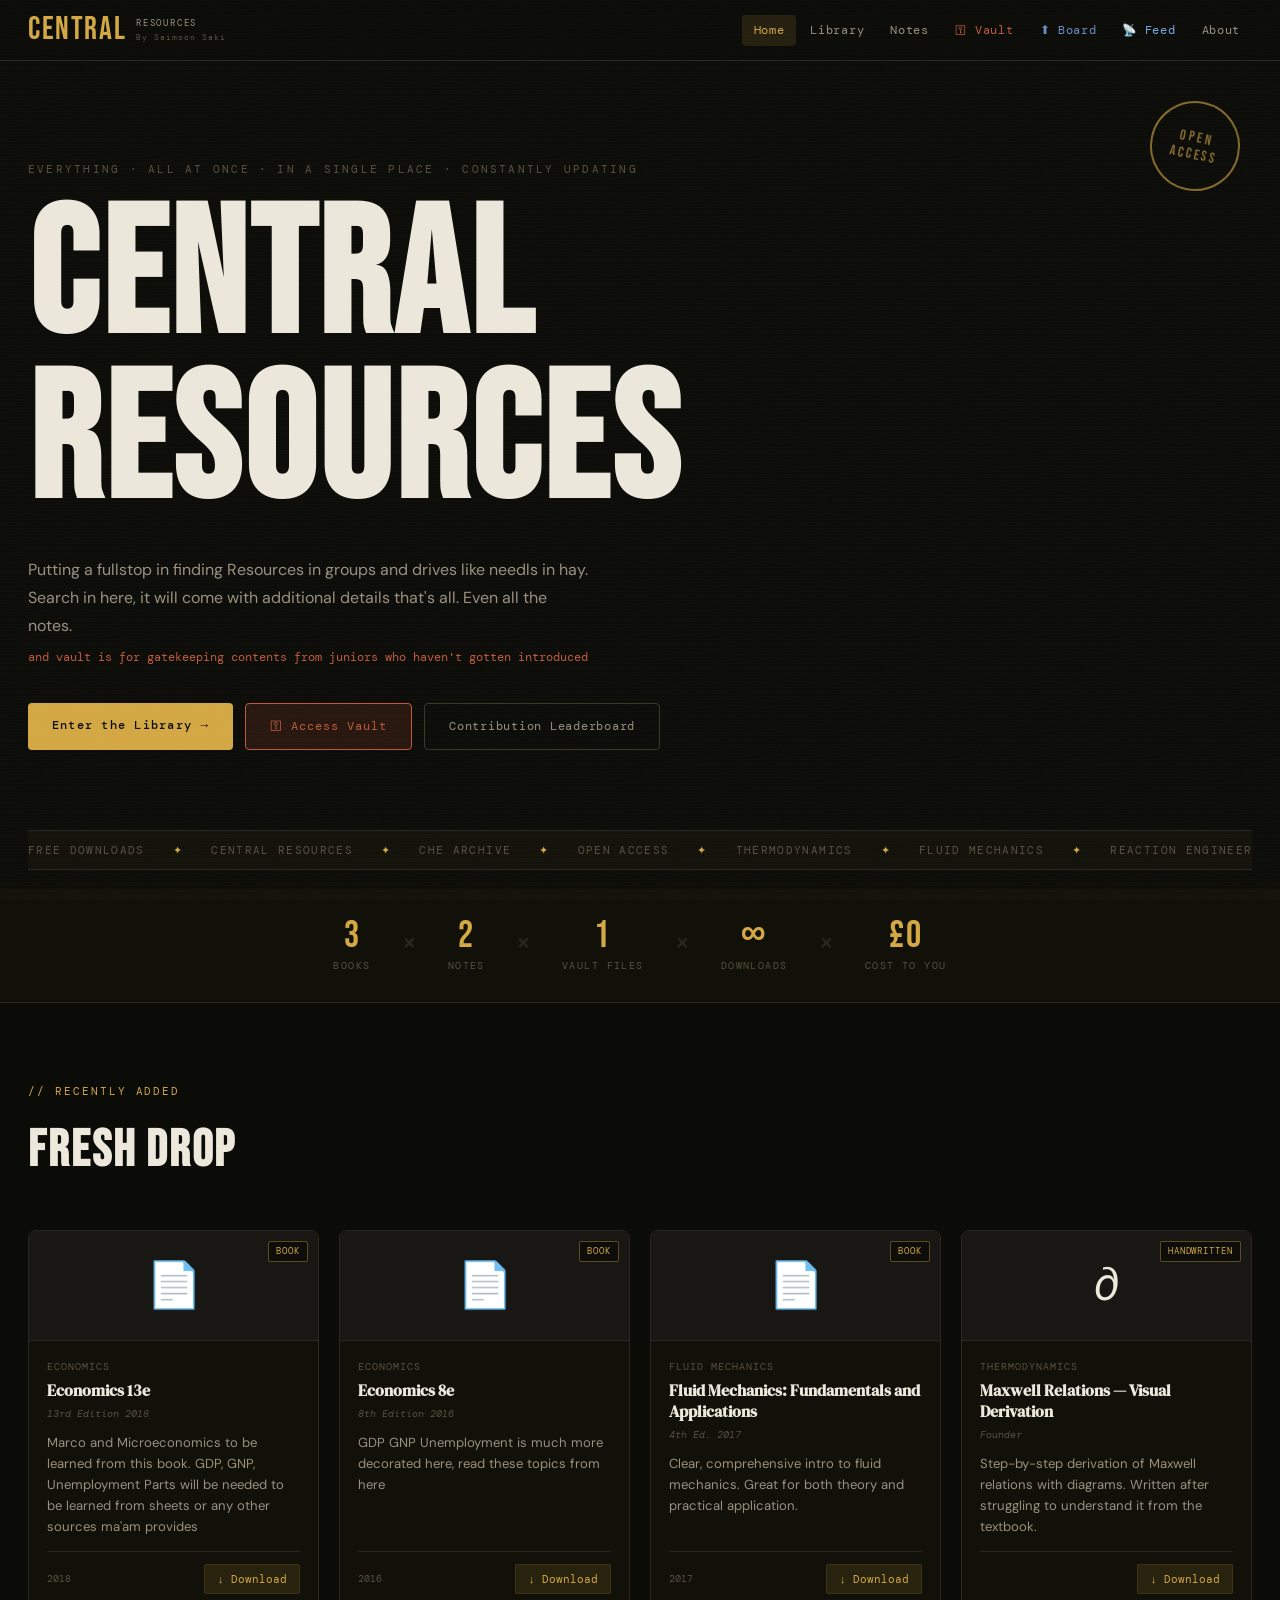
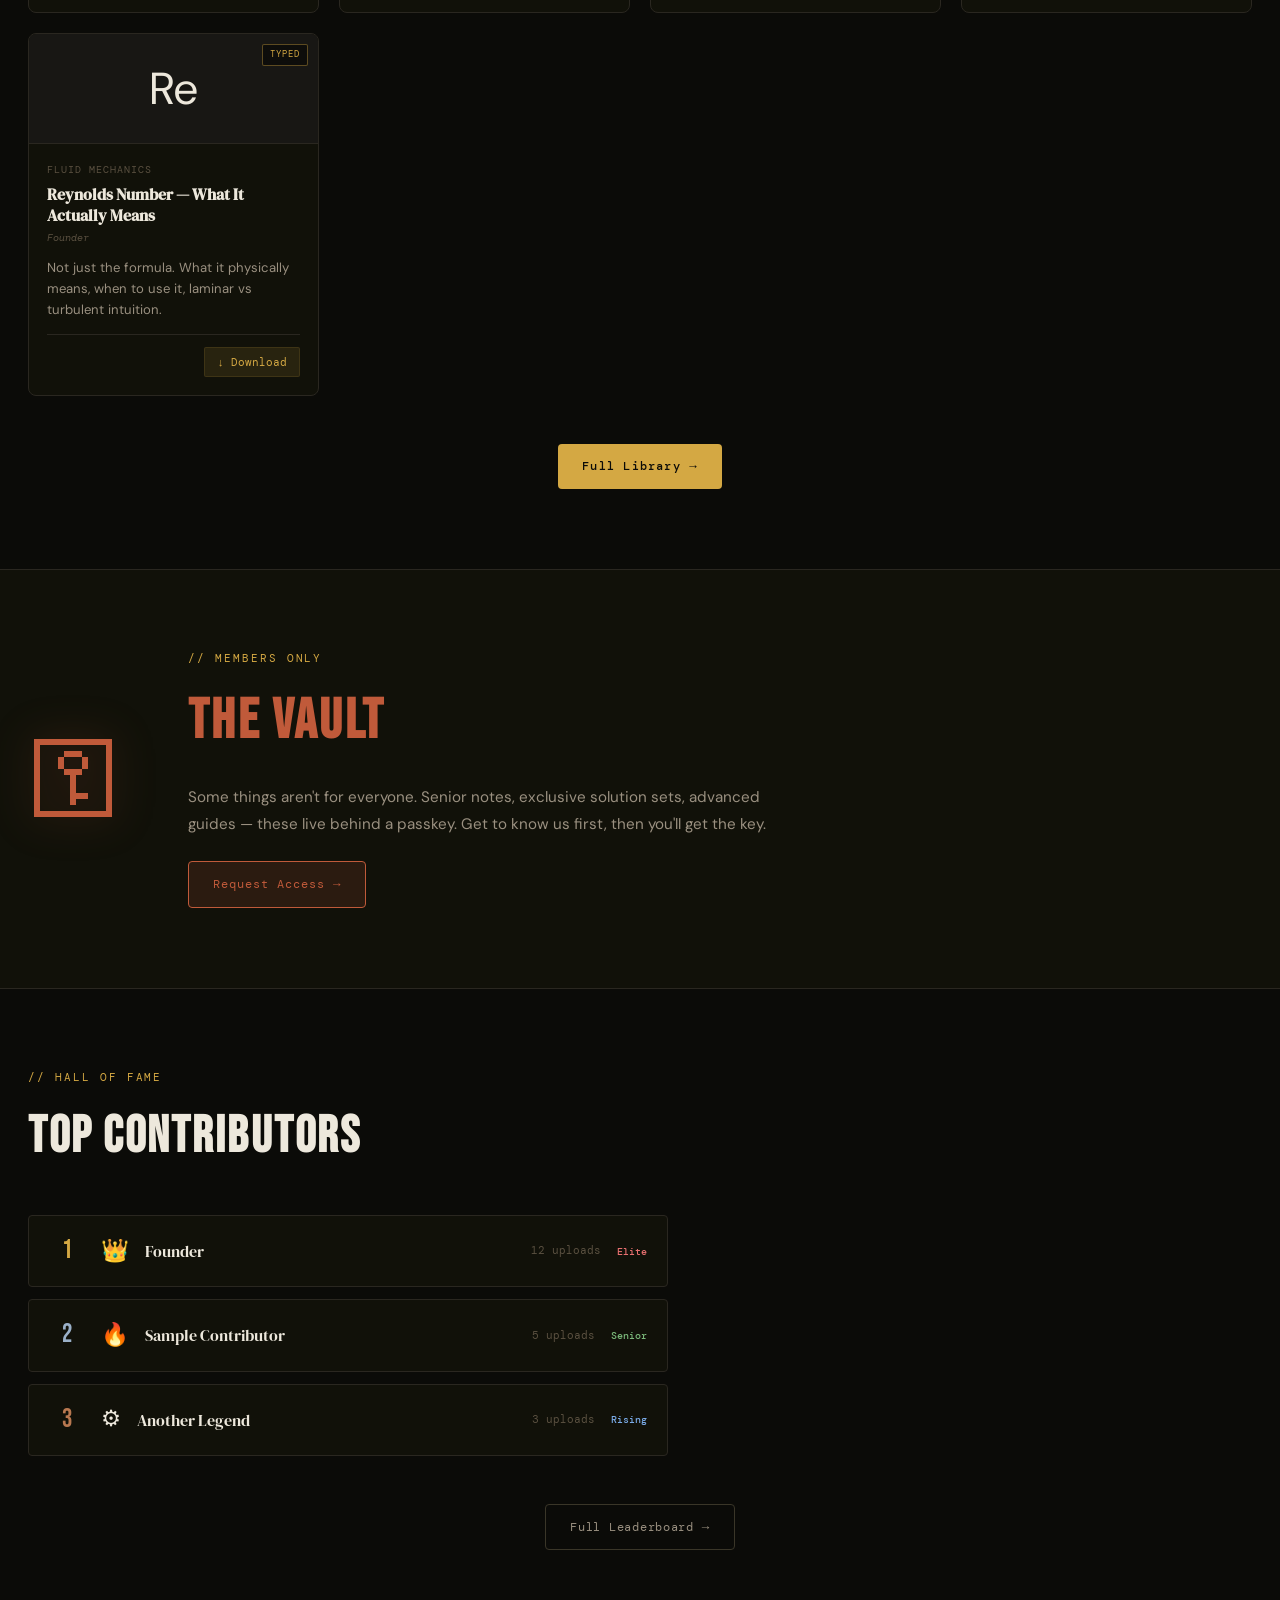
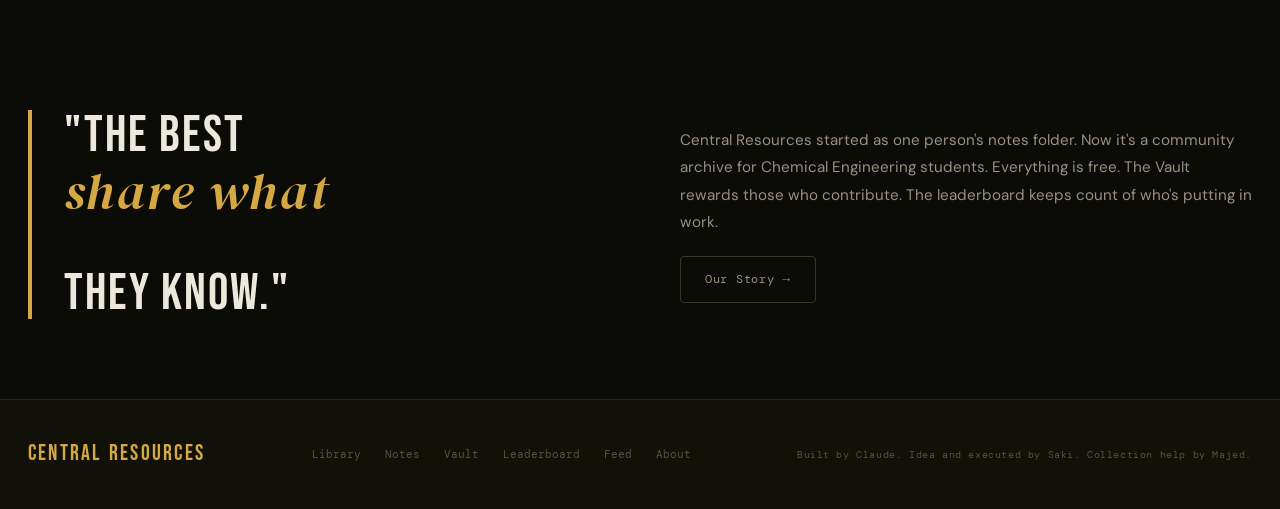
==== central/index.html @ 08061eda "Add files via upload" ====
<!DOCTYPE html>
<html lang="en">
<head>
  <meta charset="UTF-8" />
  <meta name="viewport" content="width=device-width, initial-scale=1.0" />
  <title>Central Resources</title>
  <link rel="stylesheet" href="css/style.css" />
  <link rel="preconnect" href="https://fonts.googleapis.com" />
  <link href="https://fonts.googleapis.com/css2?family=Bebas+Neue&family=DM+Serif+Display:ital@0;1&family=DM+Mono:wght@300;400;500&family=DM+Sans:ital,wght@0,300;0,400;1,300&display=swap" rel="stylesheet" />
</head>
<body>
  <div class="noise"></div>
  <div class="scanlines"></div>

  <header class="site-header">
    <div class="header-inner">
      <a href="index.html" class="logo-block">
        <div class="logo-goat">Central</div>
        <div class="logo-right">
          <div class="logo-pub">Resources</div>
          <div class="logo-sub">By Saimoon Saki</div>
        </div>
      </a>
      <nav class="main-nav">
        <a href="index.html" class="nav-link active">Home</a>
        <a href="library.html" class="nav-link">Library</a>
        <a href="notes.html" class="nav-link">Notes</a>
        <a href="vault.html" class="nav-link vault-link">⚿ Vault</a>
        <a href="leaderboard.html" class="nav-link lb-link">⬆ Board</a>
        <a href="feed.html" class="nav-link feed-link">📡 Feed</a>
        <a href="about.html" class="nav-link">About</a>
      </nav>
    </div>
  </header>

  <section class="hero">
    <div class="hero-stamp">OPEN<br/>ACCESS</div>
    <div class="hero-content">
      <div class="hero-issue">everything · all at once · in a single place · Constantly updating</div>
      <h1 class="hero-title">Central<br/>Resources</h1>
      <p class="hero-tagline">Putting a fullstop in finding Resources in groups and drives like needls in hay. Search in here, it will come
        with additional details that's all. Even all the notes.
      </p>
      <p class="hero-asterisk">and vault is for gatekeeping contents from juniors who haven't gotten introduced</p>
      <div class="hero-cta-row">
        <a href="library.html" class="btn-primary">Enter the Library →</a>
        <a href="vault.html" class="btn-vault">⚿ Access Vault</a>
        <a href="leaderboard.html" class="btn-ghost">Contribution Leaderboard</a>
      </div>
    </div>
    <div class="hero-ticker">
      <div class="ticker-inner">
        <span>Free Downloads</span><span class="dot">✦</span>
        <span>Central Resources</span><span class="dot">✦</span>
        <span>ChE Archive</span><span class="dot">✦</span>
        <span>Open Access</span><span class="dot">✦</span>
        <span>Thermodynamics</span><span class="dot">✦</span>
        <span>Fluid Mechanics</span><span class="dot">✦</span>
        <span>Reaction Engineering</span><span class="dot">✦</span>
        <span>For the Students</span><span class="dot">✦</span>
        <span>Free Downloads</span><span class="dot">✦</span>
        <span>Central Resources</span><span class="dot">✦</span>
        <span>ChE Archive</span><span class="dot">✦</span>
        <span>Open Access</span><span class="dot">✦</span>
        <span>Thermodynamics</span><span class="dot">✦</span>
        <span>Fluid Mechanics</span><span class="dot">✦</span>
        <span>Reaction Engineering</span><span class="dot">✦</span>
        <span>For the Students</span><span class="dot">✦</span>
      </div>
    </div>
  </section>

  <div class="stats-bar">
    <div class="stat"><span class="stat-num" id="bookCount">—</span><span class="stat-label">Books</span></div>
    <div class="stat-div">×</div>
    <div class="stat"><span class="stat-num" id="noteCount">—</span><span class="stat-label">Notes</span></div>
    <div class="stat-div">×</div>
    <div class="stat"><span class="stat-num" id="vaultCount">—</span><span class="stat-label">Vault Files</span></div>
    <div class="stat-div">×</div>
    <div class="stat"><span class="stat-num">∞</span><span class="stat-label">Downloads</span></div>
    <div class="stat-div">×</div>
    <div class="stat"><span class="stat-num">£0</span><span class="stat-label">Cost to You</span></div>
  </div>

  <section class="section-block">
    <div class="section-header">
      <span class="section-tag">// Recently Added</span>
      <h2 class="section-title">Fresh Drop</h2>
    </div>
    <div class="card-grid" id="featuredGrid"></div>
    <div class="section-cta"><a href="library.html" class="btn-primary">Full Library →</a></div>
  </section>

  <section class="vault-teaser">
    <div class="vault-teaser-inner">
      <div class="vault-icon-big">⚿</div>
      <div class="vault-teaser-text">
        <div class="section-tag">// Members Only</div>
        <h2 class="vault-teaser-title">The Vault</h2>
        <p>Some things aren't for everyone. Senior notes, exclusive solution sets, advanced guides — these live behind a passkey. Get to know us first, then you'll get the key.</p>
        <a href="vault.html" class="btn-vault">Request Access →</a>
      </div>
    </div>
  </section>

  <section class="section-block">
    <div class="section-header">
      <span class="section-tag">// Hall of Fame</span>
      <h2 class="section-title">Top Contributors</h2>
    </div>
    <div class="lb-preview" id="lbPreview"></div>
    <div class="section-cta"><a href="leaderboard.html" class="btn-ghost">Full Leaderboard →</a></div>
  </section>

  <section class="about-strip">
    <div class="about-strip-inner">
      <blockquote class="about-quote">"The best<br/><em>share what</em><br/>they know."</blockquote>
      <div class="about-body">
        <p>Central Resources started as one person's notes folder. Now it's a community archive for Chemical Engineering students. Everything is free. The Vault rewards those who contribute. The leaderboard keeps count of who's putting in work.</p>
        <a href="about.html" class="btn-ghost">Our Story →</a>
      </div>
    </div>
  </section>

  <footer class="site-footer">
    <div class="footer-inner">
      <div class="footer-logo">CENTRAL RESOURCES</div>
      <div class="footer-links">
        <a href="library.html">Library</a>
        <a href="notes.html">Notes</a>
        <a href="vault.html">Vault</a>
        <a href="leaderboard.html">Leaderboard</a>
        <a href="feed.html">Feed</a>
        <a href="about.html">About</a>
      </div>
      <div class="footer-copy">Built by Claude. Idea and executed by Saki. Collection help by Majed.</div>
    </div>
  </footer>

  <script src="js/catalog.js"></script>
  <script src="js/leaderboard-data.js"></script>
  <script src="js/main.js"></script>
</body>
</html>
---- central/css/style.css ----
/* ================================================================
   GOAT PUBLICATIONS — COMPLETE STYLESHEET
   ================================================================ */
:root {
  --bg:#0b0b08; --bg2:#111109; --bg3:#181714; --surface:#1e1c17;
  --border:#2a2720; --border2:#3a3628;
  --text:#ede8dc; --text2:#9a9080; --text3:#5a5040;
  --accent:#d4a843; --accent2:#f0c860;
  --accent-d:rgba(212,168,67,0.12); --accent-g:rgba(212,168,67,0.22);
  --vault:#c05a3a; --vault-d:rgba(192,90,58,0.15); --vault-g:rgba(192,90,58,0.25);
  --green:#6aaa6a; --blue:#6a90c8; --red:#c86a6a;
  --gold:#d4a843; --silver:#9ab0c8; --bronze:#b87850;
  --display:'Bebas Neue',Impact,sans-serif;
  --serif:'DM Serif Display',Georgia,serif;
  --mono:'DM Mono','Courier New',monospace;
  --sans:'DM Sans',system-ui,sans-serif;
  --r:4px; --r2:8px;
}
*,*::before,*::after{box-sizing:border-box;margin:0;padding:0}
html{scroll-behavior:smooth}
body{background:var(--bg);color:var(--text);font-family:var(--sans);font-size:15px;line-height:1.65;min-height:100vh;overflow-x:hidden}
a{color:var(--accent);text-decoration:none}
a:hover{text-decoration:underline}

/* ── TEXTURE ── */
.noise{pointer-events:none;position:fixed;inset:0;z-index:998;opacity:0.03;background-image:url("data:image/svg+xml,%3Csvg viewBox='0 0 256 256' xmlns='http://www.w3.org/2000/svg'%3E%3Cfilter id='n'%3E%3CfeTurbulence type='fractalNoise' baseFrequency='0.9' numOctaves='4' stitchTiles='stitch'/%3E%3C/filter%3E%3Crect width='100%25' height='100%25' filter='url(%23n)'/%3E%3C/svg%3E");background-size:200px 200px}
.scanlines{pointer-events:none;position:fixed;inset:0;z-index:997;opacity:0.015;background:repeating-linear-gradient(0deg,transparent,transparent 2px,#fff 2px,#fff 3px)}

/* ── HEADER ── */
.site-header{position:sticky;top:0;z-index:100;background:rgba(11,11,8,0.95);backdrop-filter:blur(16px);border-bottom:1px solid var(--border)}
.header-inner{max-width:1280px;margin:0 auto;padding:0 28px;height:60px;display:flex;align-items:center;gap:24px}
.logo-block{display:flex;align-items:center;gap:10px;text-decoration:none;color:inherit;flex-shrink:0}
.logo-goat{font-family:var(--display);font-size:2rem;letter-spacing:0.05em;color:var(--accent);line-height:1}
.logo-pub{font-family:var(--mono);font-size:0.55rem;letter-spacing:0.2em;color:var(--text2);text-transform:uppercase}
.logo-sub{font-family:var(--mono);font-size:0.5rem;letter-spacing:0.12em;color:var(--text3)}
.main-nav{display:flex;gap:2px;margin-left:auto}
.nav-link{font-family:var(--mono);font-size:0.72rem;color:var(--text2);padding:6px 12px;border-radius:var(--r);letter-spacing:0.06em;transition:all 0.2s;text-decoration:none}
.nav-link:hover,.nav-link.active{color:var(--accent);background:var(--accent-d);text-decoration:none}
.vault-link{color:var(--vault)!important}
.vault-link:hover,.vault-link.active{background:var(--vault-d)!important;color:var(--vault)!important}
.lb-link{color:var(--blue)!important}
.lb-link:hover,.lb-link.active{background:rgba(106,144,200,0.12)!important;color:var(--blue)!important}

/* ── BUTTONS ── */
.btn-primary{display:inline-block;background:var(--accent);color:#0b0b08;font-family:var(--mono);font-size:0.78rem;font-weight:500;letter-spacing:0.1em;padding:12px 24px;border-radius:var(--r);border:none;cursor:pointer;transition:background 0.2s,transform 0.15s;text-decoration:none}
.btn-primary:hover{background:var(--accent2);text-decoration:none;transform:translateY(-1px)}
.btn-primary.small{padding:7px 14px;font-size:0.7rem}
.btn-ghost{display:inline-block;background:transparent;color:var(--text2);font-family:var(--mono);font-size:0.78rem;letter-spacing:0.06em;padding:12px 24px;border-radius:var(--r);border:1px solid var(--border2);cursor:pointer;transition:all 0.2s;text-decoration:none}
.btn-ghost:hover{border-color:var(--accent);color:var(--accent);text-decoration:none}
.btn-ghost.small{padding:7px 14px;font-size:0.7rem}
.btn-vault{display:inline-block;background:var(--vault-d);color:var(--vault);font-family:var(--mono);font-size:0.78rem;letter-spacing:0.08em;padding:12px 24px;border-radius:var(--r);border:1px solid var(--vault);cursor:pointer;transition:all 0.2s;text-decoration:none}
.btn-vault:hover{background:var(--vault-g);text-decoration:none;transform:translateY(-1px)}
.btn-vault.large{padding:16px 40px;font-size:0.85rem}

/* ── HERO ── */
.hero{position:relative;min-height:92vh;display:flex;flex-direction:column;justify-content:center;padding:80px 28px 0;overflow:hidden}
.hero-stamp{position:absolute;top:40px;right:40px;font-family:var(--display);font-size:0.9rem;letter-spacing:0.2em;color:var(--accent);border:2px solid var(--accent);border-radius:50%;width:90px;height:90px;display:flex;align-items:center;justify-content:center;text-align:center;line-height:1.2;opacity:0.6;transform:rotate(12deg);animation:stampFloat 6s ease-in-out infinite alternate}
@keyframes stampFloat{from{transform:rotate(12deg) scale(1)}to{transform:rotate(15deg) scale(1.04)}}
.hero-content{max-width:1280px;margin:0 auto;width:100%;position:relative;z-index:1}
.hero-issue{font-family:var(--mono);font-size:0.7rem;color:var(--text3);letter-spacing:0.2em;text-transform:uppercase;margin-bottom:20px;opacity:0;animation:fadeUp 0.5s 0.1s forwards}
.hero-title{font-family:var(--display);font-size:clamp(5rem,14vw,13rem);line-height:0.92;letter-spacing:0.02em;color:var(--text);margin-bottom:28px;opacity:0;animation:fadeUp 0.6s 0.2s forwards}
.hero-title em{font-family:var(--serif);font-style:italic;color:var(--accent);font-size:0.72em}
.hero-tagline{font-size:1rem;color:var(--text2);max-width:560px;line-height:1.75;margin-bottom:8px;opacity:0;animation:fadeUp 0.6s 0.3s forwards}
.hero-asterisk{font-family:var(--mono);font-size:0.72rem;color:var(--vault);margin-bottom:36px;opacity:0;animation:fadeUp 0.6s 0.35s forwards}
.hero-cta-row{display:flex;gap:12px;flex-wrap:wrap;opacity:0;animation:fadeUp 0.6s 0.45s forwards}
@keyframes fadeUp{from{opacity:0;transform:translateY(16px)}to{opacity:1;transform:translateY(0)}}

/* ── TICKER ── */
.hero-ticker{margin-top:80px;border-top:1px solid var(--border);border-bottom:1px solid var(--border);padding:10px 0;overflow:hidden;background:var(--bg2)}
.ticker-inner{display:flex;gap:28px;width:max-content;animation:ticker 32s linear infinite;font-family:var(--mono);font-size:0.7rem;color:var(--text3);letter-spacing:0.12em;text-transform:uppercase}
.ticker-inner .dot{color:var(--accent)}
@keyframes ticker{from{transform:translateX(0)}to{transform:translateX(-50%)}}

/* ── STATS BAR ── */
.stats-bar{display:flex;align-items:center;justify-content:center;gap:32px;flex-wrap:wrap;padding:28px;background:var(--bg2);border-bottom:1px solid var(--border)}
.stat{text-align:center}
.stat-num{display:block;font-family:var(--display);font-size:2.4rem;letter-spacing:0.05em;color:var(--accent);line-height:1}
.stat-label{display:block;font-family:var(--mono);font-size:0.6rem;color:var(--text3);letter-spacing:0.15em;text-transform:uppercase;margin-top:3px}
.stat-div{color:var(--border2);font-family:var(--display);font-size:2rem;opacity:0.6}

/* ── SECTION ── */
.section-tag{display:block;font-family:var(--mono);font-size:0.68rem;color:var(--accent);letter-spacing:0.18em;text-transform:uppercase;margin-bottom:8px}
.section-title{font-family:var(--display);font-size:clamp(2.2rem,4vw,3.5rem);letter-spacing:0.04em;color:var(--text);margin-bottom:36px}
.section-cta{text-align:center;margin-top:48px}
.section-block{max-width:1280px;margin:0 auto;padding:80px 28px}
.section-header{margin-bottom:0}

/* ── CARDS ── */
.card-grid{display:grid;grid-template-columns:repeat(auto-fill,minmax(290px,1fr));gap:20px}
.card{background:var(--bg2);border:1px solid var(--border);border-radius:var(--r2);overflow:hidden;transition:border-color 0.2s,transform 0.2s;display:flex;flex-direction:column}
.card:hover{border-color:var(--accent);transform:translateY(-3px)}
.card-cover{background:var(--bg3);height:110px;display:flex;align-items:center;justify-content:center;position:relative;border-bottom:1px solid var(--border)}
.card-emoji{font-size:2.8rem;line-height:1}
.card-badge{position:absolute;top:10px;right:10px;font-family:var(--mono);font-size:0.58rem;color:var(--accent);background:var(--accent-d);border:1px solid var(--accent-d);padding:2px 7px;border-radius:2px;letter-spacing:0.1em}
.card-body{padding:18px;display:flex;flex-direction:column;flex:1}
.card-subject{font-family:var(--mono);font-size:0.62rem;color:var(--text3);text-transform:uppercase;letter-spacing:0.1em;margin-bottom:5px}
.card-title{font-family:var(--serif);font-size:1rem;color:var(--text);line-height:1.3;margin-bottom:4px}
.card-author{font-family:var(--mono);font-size:0.65rem;color:var(--text3);margin-bottom:10px;font-style:italic}
.card-desc{font-size:0.82rem;color:var(--text2);line-height:1.6;flex:1;margin-bottom:14px}
.card-footer{display:flex;justify-content:space-between;align-items:center;border-top:1px solid var(--border);padding-top:12px;margin-top:auto}
.card-meta{font-family:var(--mono);font-size:0.62rem;color:var(--text3)}
.card-dl{font-family:var(--mono);font-size:0.7rem;color:var(--accent);padding:5px 12px;border:1px solid var(--accent-d);border-radius:2px;background:var(--accent-d);transition:background 0.2s;text-decoration:none}
.card-dl:hover{background:var(--accent-g);text-decoration:none}

/* ── VAULT TEASER ── */
.vault-teaser{background:var(--bg2);border-top:1px solid var(--border);border-bottom:1px solid var(--border);padding:80px 28px}
.vault-teaser-inner{max-width:1280px;margin:0 auto;display:flex;gap:64px;align-items:center}
.vault-icon-big{font-size:6rem;flex-shrink:0;color:var(--vault);line-height:1;animation:vaultPulse 3s ease-in-out infinite;filter:drop-shadow(0 0 20px rgba(192,90,58,0.3))}
@keyframes vaultPulse{0%,100%{opacity:0.8;transform:scale(1)}50%{opacity:1;transform:scale(1.05)}}
.vault-teaser-text{max-width:600px}
.vault-teaser-title{font-family:var(--display);font-size:3.5rem;letter-spacing:0.05em;color:var(--vault);margin:8px 0 16px}
.vault-teaser-text p{font-size:0.95rem;color:var(--text2);line-height:1.75;margin-bottom:24px}

/* ── LB PREVIEW (homepage) ── */
.lb-preview{display:flex;flex-direction:column;gap:12px;max-width:640px}
.lb-preview-row{display:flex;align-items:center;gap:16px;background:var(--bg2);border:1px solid var(--border);border-radius:var(--r);padding:14px 20px;transition:border-color 0.2s;text-decoration:none;color:var(--text)}
.lb-preview-row:hover{border-color:var(--accent);text-decoration:none;color:var(--text)}
.lb-preview-rank{font-family:var(--display);font-size:1.6rem;width:36px;text-align:center;flex-shrink:0}
.lb-preview-rank.gold{color:var(--gold)}.lb-preview-rank.silver{color:var(--silver)}.lb-preview-rank.bronze{color:var(--bronze)}
.lb-preview-emoji{font-size:1.4rem;flex-shrink:0}
.lb-preview-name{font-family:var(--serif);font-size:1rem;flex:1}
.lb-preview-uploads{font-family:var(--mono);font-size:0.68rem;color:var(--text3)}
.lb-preview-badge{font-family:var(--mono);font-size:0.65rem;font-weight:500}

/* ── ABOUT STRIP ── */
.about-strip{padding:80px 28px}
.about-strip-inner{max-width:1280px;margin:0 auto;display:grid;grid-template-columns:1fr 1fr;gap:80px;align-items:center}
.about-quote{font-family:var(--display);font-size:clamp(2.5rem,4vw,4rem);letter-spacing:0.04em;line-height:1.0;border-left:4px solid var(--accent);padding-left:32px}
.about-quote em{font-family:var(--serif);font-style:italic;color:var(--accent);display:block;margin-top:4px}
.about-body p{font-size:0.95rem;color:var(--text2);line-height:1.8;margin-bottom:20px}

/* ── FOOTER ── */
.site-footer{background:var(--bg2);border-top:1px solid var(--border);padding:36px 28px}
.footer-inner{max-width:1280px;margin:0 auto;display:flex;align-items:center;justify-content:space-between;flex-wrap:wrap;gap:16px}
.footer-logo{font-family:var(--display);font-size:1.4rem;letter-spacing:0.1em;color:var(--accent)}
.footer-links{display:flex;gap:24px}
.footer-links a{font-family:var(--mono);font-size:0.7rem;color:var(--text3);text-decoration:none}
.footer-links a:hover{color:var(--accent);text-decoration:none}
.footer-copy{font-family:var(--mono);font-size:0.62rem;color:var(--text3);letter-spacing:0.06em}

/* ── PAGE HERO ── */
.page-hero.slim{padding:60px 28px;border-bottom:1px solid var(--border);background:var(--bg2);position:relative;overflow:hidden}
.page-hero-inner{max-width:1280px;margin:0 auto;position:relative;z-index:1}
.page-title{font-family:var(--display);font-size:clamp(3rem,7vw,6rem);letter-spacing:0.04em;color:var(--text);margin:8px 0 12px;line-height:1}
.page-desc{font-size:0.95rem;color:var(--text2);max-width:580px;line-height:1.75}

/* ── LIBRARY CONTROLS ── */
.library-controls{max-width:1280px;margin:0 auto;padding:28px 28px 0;display:flex;flex-direction:column;gap:14px}
.search-wrap{display:flex;align-items:center;gap:10px;background:var(--bg2);border:1px solid var(--border);border-radius:var(--r);padding:0 16px}
.search-icon{color:var(--text3);font-size:1.2rem}
.search-input{background:transparent;border:none;outline:none;color:var(--text);font-family:var(--mono);font-size:0.82rem;width:100%;padding:13px 0}
.search-input::placeholder{color:var(--text3)}
.filter-pills{display:flex;flex-wrap:wrap;gap:8px}
.pill{font-family:var(--mono);font-size:0.68rem;color:var(--text3);background:var(--bg2);border:1px solid var(--border);border-radius:20px;padding:5px 14px;cursor:pointer;letter-spacing:0.05em;transition:all 0.2s}
.pill:hover{border-color:var(--accent);color:var(--accent)}
.pill.active{background:var(--accent);border-color:var(--accent);color:#0b0b08}
.library-body{max-width:1280px;margin:0 auto;padding:28px 28px 80px}
.library-count{font-family:var(--mono);font-size:0.68rem;color:var(--text3);letter-spacing:0.1em;margin-bottom:20px}
.library-grid{display:grid;grid-template-columns:repeat(auto-fill,minmax(280px,1fr));gap:18px}

/* ── NOTES GRID ── */
.notes-grid{display:flex;flex-direction:column;gap:14px}
.note-card{display:grid;grid-template-columns:100px 1fr;background:var(--bg2);border:1px solid var(--border);border-radius:var(--r2);overflow:hidden;transition:border-color 0.2s}
.note-card:hover{border-color:var(--accent)}
.note-card-cover{background:var(--bg3);display:flex;flex-direction:column;align-items:center;justify-content:center;gap:8px;border-right:1px solid var(--border);padding:20px 10px;position:relative}
.note-cover-sym{font-family:var(--display);font-size:2rem;color:var(--accent);letter-spacing:0.05em;text-align:center;line-height:1}
.note-card-cover .card-badge{position:static;margin-top:4px}
.note-card-body{padding:20px}
.note-meta-row{display:flex;align-items:center;gap:12px;margin-bottom:6px;flex-wrap:wrap}
.note-date{font-family:var(--mono);font-size:0.62rem;color:var(--text3);margin-left:auto}
.note-contributor{font-family:var(--mono);font-size:0.7rem;color:var(--text3);margin-bottom:8px}
.contrib-dot{color:var(--accent);margin-right:4px}
.note-footer{display:flex;justify-content:space-between;align-items:center;margin-top:12px;flex-wrap:wrap;gap:8px}
.note-tags{display:flex;gap:6px;flex-wrap:wrap}
.tag{font-family:var(--mono);font-size:0.58rem;color:var(--text3);background:var(--bg3);border:1px solid var(--border);border-radius:2px;padding:2px 6px}

/* ── CONTRIBUTE CTA ── */
.contribute-cta{background:var(--bg2);border-top:1px solid var(--border);padding:60px 28px}
.contribute-cta-inner{max-width:1280px;margin:0 auto;display:flex;align-items:center;gap:32px;flex-wrap:wrap}
.contribute-icon{font-size:3rem;color:var(--accent);flex-shrink:0}
.contribute-text{flex:1}
.contribute-text h3{font-family:var(--display);font-size:1.8rem;letter-spacing:0.05em;margin-bottom:6px}
.contribute-text p{font-size:0.88rem;color:var(--text2)}

/* ── EMPTY STATE ── */
.empty-state{flex-direction:column;align-items:center;justify-content:center;padding:80px 24px;text-align:center}
.empty-icon{font-size:3rem;margin-bottom:14px}
.empty-text{font-family:var(--mono);font-size:0.82rem;color:var(--text3)}

/* ── VAULT PAGE ── */
.vault-locked-screen{min-height:calc(100vh - 60px);display:flex;align-items:center;justify-content:center;flex-direction:column;gap:48px;padding:60px 28px;background:radial-gradient(ellipse 60% 50% at 50% 50%,rgba(192,90,58,0.08) 0%,transparent 70%),var(--bg)}
.vault-door{position:relative;width:140px;height:140px;display:flex;align-items:center;justify-content:center;flex-shrink:0}
.vault-door-ring{position:absolute;border-radius:50%;border:1.5px solid rgba(192,90,58,0.3);animation:ringRotate 8s linear infinite}
.ring1{width:140px;height:140px;animation-duration:10s}.ring2{width:100px;height:100px;animation-duration:7s;animation-direction:reverse;border-color:rgba(192,90,58,0.2)}.ring3{width:60px;height:60px;animation-duration:5s;border-color:rgba(192,90,58,0.15)}
@keyframes ringRotate{from{transform:rotate(0deg)}to{transform:rotate(360deg)}}
.vault-door-symbol{font-size:3rem;color:var(--vault);z-index:1;filter:drop-shadow(0 0 16px rgba(192,90,58,0.5));animation:vaultPulse 3s ease-in-out infinite}
.vault-lock-content{max-width:520px;text-align:center}
.vault-lock-title{font-family:var(--display);font-size:4rem;letter-spacing:0.08em;color:var(--vault);margin:12px 0 16px}
.vault-lock-desc{font-size:0.92rem;color:var(--text2);line-height:1.8;margin-bottom:32px}
.vault-form{display:flex;flex-direction:column;gap:12px;align-items:center}
.vault-input-wrap{display:flex;align-items:center;gap:10px;background:var(--bg2);border:1px solid var(--vault);border-radius:var(--r);padding:0 16px;width:100%;max-width:380px;transition:border-color 0.2s}
.vault-input-icon{color:var(--vault);font-size:1.1rem}
.vault-input{background:transparent;border:none;outline:none;color:var(--text);font-family:var(--mono);font-size:0.9rem;width:100%;padding:14px 0;letter-spacing:0.15em}
.vault-input::placeholder{color:var(--text3);letter-spacing:0.05em}
.vault-error{font-family:var(--mono);font-size:0.72rem;color:var(--red);min-height:20px;text-align:center}
.vault-howto{margin-top:36px;padding:20px 24px;background:var(--bg2);border:1px solid var(--border);border-radius:var(--r2);max-width:420px;text-align:left}
.vault-howto-title{font-family:var(--mono);font-size:0.68rem;color:var(--vault);letter-spacing:0.12em;text-transform:uppercase;margin-bottom:8px}
.vault-howto p{font-size:0.83rem;color:var(--text2);line-height:1.7}
@keyframes shake{0%,100%{transform:translateX(0)}20%{transform:translateX(-8px)}40%{transform:translateX(8px)}60%{transform:translateX(-5px)}80%{transform:translateX(5px)}}
.shake{animation:shake 0.4s ease}
.vault-hero{background:linear-gradient(135deg,var(--vault-d) 0%,var(--bg2) 100%)!important}
.vault-unlocked-badge{font-family:var(--mono);font-size:0.68rem;color:var(--green);border:1px solid var(--green);border-radius:2px;padding:4px 12px;letter-spacing:0.15em;display:inline-block;margin-bottom:12px}
.vault-card{border-color:rgba(192,90,58,0.2)!important}.vault-card:hover{border-color:var(--vault)!important}
.vault-cover{background:linear-gradient(135deg,#1a0d0a,var(--bg3))!important}
.vault-card-shimmer{position:absolute;inset:0;background:linear-gradient(135deg,transparent 40%,rgba(192,90,58,0.05) 100%);pointer-events:none}
.vault-dl{color:var(--vault)!important;border-color:rgba(192,90,58,0.2)!important;background:rgba(192,90,58,0.1)!important}
.vault-dl:hover{background:rgba(192,90,58,0.22)!important}
.vault-tags{display:flex;gap:6px;flex-wrap:wrap}

/* ── LEADERBOARD PAGE ── */
.lb-hero{position:relative;overflow:hidden}
.lb-page-title{line-height:0.9}
.lb-hero-num{position:absolute;right:28px;bottom:-20px;font-family:var(--display);font-size:clamp(8rem,18vw,18rem);color:transparent;-webkit-text-stroke:1px var(--border2);line-height:1;pointer-events:none;z-index:0}
.podium-section{padding:60px 28px}
.podium-wrap{max-width:900px;margin:0 auto;display:flex;align-items:flex-end;justify-content:center;gap:16px}
.podium-slot{display:flex;flex-direction:column;align-items:center;flex:1;max-width:260px}
.podium-card{background:var(--bg2);border:1px solid var(--border);border-radius:var(--r2);padding:20px 16px;text-align:center;width:100%;margin-bottom:8px;transition:border-color 0.2s;display:block}
.podium-card:hover{text-decoration:none;border-color:var(--accent)}
.podium-first .podium-card{border-color:var(--accent);background:linear-gradient(135deg,var(--bg2),rgba(212,168,67,0.05));box-shadow:0 0 30px rgba(212,168,67,0.12)}
.podium-emoji{font-size:2.4rem;margin-bottom:4px}
.podium-crown{font-size:1.8rem;margin-bottom:8px}
.podium-name{font-family:var(--serif);font-size:1.1rem;color:var(--text);margin-bottom:4px}
.podium-uploads{font-family:var(--mono);font-size:0.7rem;color:var(--text3);margin-bottom:4px}
.podium-badge{font-family:var(--mono);font-size:0.65rem;font-weight:500;margin-bottom:8px}
.podium-note{font-size:0.78rem;color:var(--text2);line-height:1.5;font-style:italic}
.podium-block{width:100%;background:var(--surface);border:1px solid var(--border);border-radius:var(--r) var(--r) 0 0;display:flex;align-items:flex-start;justify-content:center;padding-top:12px}
.podium-first .podium-block{background:var(--accent-d);border-color:var(--accent)}
.podium-position{font-family:var(--display);font-size:1.4rem;letter-spacing:0.1em;color:var(--text3)}
.podium-first .podium-position{color:var(--accent)}
.lb-body{max-width:1000px;margin:0 auto;padding:0 28px 80px}
.lb-table-header{display:flex;align-items:center;border-bottom:2px solid var(--border2);padding:8px 16px;margin-bottom:8px}
.lb-th{font-family:var(--mono);font-size:0.62rem;color:var(--text3);letter-spacing:0.12em;text-transform:uppercase}
.lb-row{display:flex;align-items:center;background:var(--bg2);border:1px solid var(--border);border-radius:var(--r);padding:12px 16px;margin-bottom:8px;transition:border-color 0.2s}
.lb-row:hover{border-color:var(--accent)}
.top-row{border-color:rgba(212,168,67,0.2)}
.lb-td,.lb-th{display:flex;align-items:center}
.lb-td.rank,.lb-th.rank{width:60px;flex-shrink:0}
.lb-td.name,.lb-th.name{flex:1;gap:12px;min-width:0}
.lb-td.uploads,.lb-th.uploads{width:160px;flex-shrink:0;gap:10px}
.lb-td.badge,.lb-th.badge{width:100px;flex-shrink:0}
.lb-td.joined,.lb-th.joined{width:100px;flex-shrink:0;font-family:var(--mono);font-size:0.7rem;color:var(--text3)}
.rank-num{font-family:var(--display);font-size:1.8rem;letter-spacing:0.05em;color:var(--text3)}
.rank-gold{color:var(--gold)}.rank-silver{color:var(--silver)}.rank-bronze{color:var(--bronze)}
.contributor-emoji{font-size:1.5rem;flex-shrink:0}
.contributor-link{text-decoration:none;color:inherit;display:flex;flex-direction:column;transition:color 0.2s}
.contributor-link:hover .contributor-name{color:var(--accent)}
.contributor-link:hover{text-decoration:none}
.contributor-name{font-family:var(--serif);font-size:1rem;color:var(--text)}
.contributor-role{font-family:var(--mono);font-size:0.62rem;color:var(--text3)}
.upload-count{font-family:var(--display);font-size:1.3rem;color:var(--text);flex-shrink:0}
.upload-bar-wrap{flex:1;height:3px;background:var(--border2);border-radius:2px}
.upload-bar{display:block;height:100%;background:var(--accent);border-radius:2px}
.badge-chip{font-family:var(--mono);font-size:0.62rem;font-weight:500;border:1px solid;border-radius:2px;padding:2px 8px;letter-spacing:0.08em}
.lb-howto-section{background:var(--bg2);border-top:1px solid var(--border);padding:80px 28px}
.lb-howto-section .section-title{margin-bottom:48px}
.lb-howto-inner{max-width:900px;margin:0 auto}
.howto-steps{display:flex;flex-direction:column;gap:28px}
.howto-step{display:flex;gap:28px;align-items:flex-start;padding:24px;background:var(--bg);border:1px solid var(--border);border-radius:var(--r2);transition:border-color 0.2s}
.howto-step:hover{border-color:var(--accent)}
.step-num{font-family:var(--display);font-size:2.5rem;color:var(--accent-d);letter-spacing:0.1em;flex-shrink:0;line-height:1;border:1px solid var(--border2);border-radius:var(--r);padding:8px 16px;transition:all 0.2s}
.howto-step:hover .step-num{color:var(--accent);border-color:var(--accent)}
.step-text strong{font-family:var(--serif);font-size:1.1rem;color:var(--text);display:block;margin-bottom:6px}
.step-text p{font-size:0.88rem;color:var(--text2);line-height:1.7}

/* ════════════════════════════════════════
   ABOUT PAGE — FOUNDER HERO
   ════════════════════════════════════════ */
.founder-hero{background:var(--bg2);border-bottom:1px solid var(--border);padding:80px 28px;position:relative;overflow:hidden}
.founder-hero::before{content:"GOAT";position:absolute;right:-20px;top:50%;transform:translateY(-50%);font-family:var(--display);font-size:clamp(120px,20vw,240px);color:transparent;-webkit-text-stroke:1px var(--border2);pointer-events:none;line-height:1;z-index:0}
.founder-hero-inner{max-width:1280px;margin:0 auto;position:relative;z-index:1;display:grid;grid-template-columns:300px 1fr;gap:72px;align-items:center}
.founder-photo-col{display:flex;flex-direction:column;align-items:center;gap:16px}
.founder-photo-frame{width:220px;height:220px;border-radius:12px;overflow:hidden;background:var(--bg3);border:2px solid var(--border2);box-shadow:0 0 0 6px var(--bg2),0 0 0 7px var(--border);position:relative}
.founder-photo{width:100%;height:100%;object-fit:cover;object-position:center top;display:block}
.founder-photo-fallback{width:100%;height:100%;display:none;align-items:center;justify-content:center;font-size:5rem;background:linear-gradient(135deg,var(--bg3),var(--surface))}
.founder-label{text-align:center}
.founder-name-tag{font-family:var(--serif);font-size:1.1rem;color:var(--text);display:block}
.founder-role-tag{font-family:var(--mono);font-size:0.6rem;color:var(--text3);letter-spacing:0.12em;text-transform:uppercase;margin-top:4px;display:block}
.founder-quote-col{max-width:620px}
.founder-open-quote{font-family:var(--display);font-size:6rem;line-height:0.6;color:var(--accent);opacity:0.25;margin-bottom:8px}
.founder-quote-text{font-family:var(--serif);font-size:clamp(1.3rem,2.4vw,1.9rem);font-style:italic;color:var(--text);line-height:1.4;border-left:3px solid var(--accent);padding-left:24px;margin-bottom:14px}
.founder-quote-sig{font-family:var(--mono);font-size:0.7rem;color:var(--accent);letter-spacing:0.08em;padding-left:24px;margin-bottom:28px}
.founder-bio p{font-size:0.9rem;color:var(--text2);line-height:1.8;margin-bottom:10px}
.founder-cta-row{display:flex;gap:12px;flex-wrap:wrap;margin-top:8px}
.about-page{padding:60px 28px 80px}
.about-page-inner{max-width:1280px;margin:0 auto}
.about-layout{display:grid;grid-template-columns:1fr 340px;gap:64px;align-items:start}
.about-main p{font-size:0.95rem;color:var(--text2);line-height:1.85;margin-bottom:20px}
.about-main h2{font-family:var(--display);font-size:1.8rem;letter-spacing:0.06em;color:var(--text);margin:40px 0 12px}
.about-main a{color:var(--accent);text-decoration:underline;text-underline-offset:3px}
.about-lede{font-family:var(--serif)!important;font-size:1.3rem!important;color:var(--text)!important;font-style:italic}
.about-sidebar{display:flex;flex-direction:column;gap:18px;position:sticky;top:80px}
.sidebar-card{background:var(--bg2);border:1px solid var(--border);border-radius:var(--r2);padding:20px}
.sidebar-card-title{font-family:var(--mono);font-size:0.62rem;letter-spacing:0.15em;color:var(--text3);text-transform:uppercase;margin-bottom:14px}
.tech-list{display:flex;flex-direction:column;gap:8px}
.tech-item{display:flex;align-items:center;gap:10px;font-size:0.82rem;color:var(--text2);font-family:var(--mono)}
.tech-dot{width:6px;height:6px;border-radius:50%;background:var(--text3);flex-shrink:0}
.tech-dot.accent{background:var(--accent)}
.highlight-card{border-color:var(--accent-d);background:var(--accent-d)}
.highlight-card p{font-size:0.82rem;line-height:1.6;margin:0;opacity:0.85}
.vault-steps{display:flex;flex-direction:column;gap:12px}
.vstep{display:flex;gap:10px;align-items:flex-start;font-size:0.82rem;color:var(--text2)}
.vstep-n{min-width:22px;height:22px;border-radius:50%;background:var(--vault-d);border:1px solid var(--vault);color:var(--vault);font-family:var(--mono);font-size:0.62rem;display:flex;align-items:center;justify-content:center;flex-shrink:0}

/* ════════════════════════════════════════
   PROFILE PAGE
   ════════════════════════════════════════ */
.profile-notfound{min-height:calc(100vh - 60px);display:flex;flex-direction:column;align-items:center;justify-content:center;gap:16px;padding:60px 28px;text-align:center}
.profile-nf-title{font-family:var(--display);font-size:2.5rem;letter-spacing:0.05em}
.profile-nf-desc{font-size:0.9rem;color:var(--text2);margin-bottom:8px}
.profile-hero{background:var(--bg2);border-bottom:1px solid var(--border);padding:64px 28px 56px;position:relative;overflow:hidden}
.profile-hero-bg-rank{position:absolute;right:20px;bottom:-30px;font-family:var(--display);font-size:clamp(100px,20vw,200px);opacity:0.1;line-height:1;pointer-events:none;z-index:0;color:transparent;-webkit-text-stroke:2px currentColor}
.profile-hero-inner{max-width:1280px;margin:0 auto;position:relative;z-index:1;display:flex;align-items:center;gap:48px}
.profile-avatar-wrap{position:relative;flex-shrink:0}
.profile-avatar{width:160px;height:160px;border-radius:50%;border:2px solid var(--border2);overflow:hidden;background:var(--bg3);box-shadow:0 0 0 5px var(--bg2),0 0 0 6px var(--border)}
.profile-photo{width:100%;height:100%;object-fit:cover;object-position:center top;display:block}
.profile-photo-fallback{width:100%;height:100%;display:none;align-items:center;justify-content:center;font-size:4rem;background:linear-gradient(135deg,var(--bg3),var(--surface))}
.profile-rank-badge{position:absolute;bottom:4px;right:4px;width:36px;height:36px;border-radius:50%;display:flex;align-items:center;justify-content:center;font-family:var(--display);font-size:0.85rem;border:2px solid var(--bg2);box-shadow:0 2px 8px rgba(0,0,0,0.4)}
.profile-hero-text{flex:1;min-width:0}
.profile-name{font-family:var(--display);font-size:clamp(2.5rem,6vw,5rem);letter-spacing:0.04em;color:var(--text);line-height:1;margin:6px 0 10px}
.profile-joined{font-family:var(--mono);font-size:0.68rem;color:var(--text3);letter-spacing:0.1em;text-transform:uppercase;margin-bottom:14px}
.profile-subjects{display:flex;flex-wrap:wrap;gap:8px}
.profile-subject-pill{font-family:var(--mono);font-size:0.65rem;color:var(--accent);background:var(--accent-d);border:1px solid rgba(212,168,67,0.2);border-radius:20px;padding:4px 12px;letter-spacing:0.06em}
.profile-stats-bar{display:flex;align-items:center;justify-content:center;gap:32px;flex-wrap:wrap;padding:24px 28px;background:var(--bg3);border-bottom:1px solid var(--border)}
.profile-note-wrap{background:var(--bg2);border-bottom:1px solid var(--border);padding:48px 28px}
.profile-note-inner{max-width:800px;margin:0 auto;text-align:center}
.profile-note-label{font-family:var(--mono);font-size:0.65rem;color:var(--accent);letter-spacing:0.15em;text-transform:uppercase;margin-bottom:16px}
.profile-note-text{font-family:var(--serif);font-size:1.4rem;font-style:italic;color:var(--text);line-height:1.5}
.profile-uploads-section{max-width:1280px;margin:0 auto;padding:60px 28px}
.profile-uploads-header{margin-bottom:32px}
.profile-uploads-header .section-title{margin-bottom:0}
.profile-others-section{background:var(--bg2);border-top:1px solid var(--border);padding:60px 28px}
.profile-others-inner{max-width:1280px;margin:0 auto}
.profile-others-grid{display:grid;grid-template-columns:repeat(auto-fill,minmax(160px,1fr));gap:16px}
.profile-other-card{display:flex;flex-direction:column;align-items:center;gap:8px;background:var(--bg3);border:1px solid var(--border);border-radius:var(--r2);padding:20px 12px;text-decoration:none;color:var(--text);text-align:center;transition:border-color 0.2s,transform 0.2s}
.profile-other-card:hover{border-color:var(--accent);transform:translateY(-2px);text-decoration:none;color:var(--text)}
.profile-other-avatar{width:64px;height:64px;border-radius:50%;overflow:hidden;background:var(--bg2);border:1px solid var(--border);display:flex;align-items:center;justify-content:center;font-size:1.8rem}
.profile-other-avatar img{width:100%;height:100%;object-fit:cover;display:block}
.profile-other-fallback{width:100%;height:100%;display:flex;align-items:center;justify-content:center;font-size:1.8rem}
.profile-other-name{font-family:var(--serif);font-size:0.9rem;color:var(--text)}
.profile-other-badge{font-family:var(--mono);font-size:0.62rem;font-weight:500}
.profile-other-uploads{font-family:var(--mono);font-size:0.6rem;color:var(--text3)}

/* ── RESPONSIVE ── */
@media(max-width:900px){
  .about-strip-inner{grid-template-columns:1fr;gap:36px}
  .vault-teaser-inner{flex-direction:column;gap:32px}
  .about-layout{grid-template-columns:1fr}
  .about-sidebar{position:static}
  .founder-hero-inner{grid-template-columns:1fr;gap:40px;text-align:center}
  .founder-photo-col{align-items:center}
  .founder-quote-text,.founder-quote-sig{padding-left:0;border-left:none}
  .founder-cta-row{justify-content:center}
  .podium-wrap{gap:8px}
}
@media(max-width:768px){
  .main-nav{gap:0}
  .nav-link{padding:6px 8px;font-size:0.65rem}
  .logo-sub{display:none}
  .profile-hero-inner{flex-direction:column;text-align:center;align-items:center}
  .profile-name{font-size:2.8rem}
  .profile-subjects{justify-content:center}
  .note-card{grid-template-columns:1fr}
  .note-card-cover{flex-direction:row;justify-content:flex-start;padding:14px 16px;border-right:none;border-bottom:1px solid var(--border)}
  .lb-td.uploads,.lb-td.joined,.lb-th.uploads,.lb-th.joined{display:none}
  .podium-wrap{flex-direction:column;align-items:center}
  .podium-slot{max-width:100%;width:100%}
  .podium-block{height:60px!important}
  .contribute-cta-inner{flex-direction:column;text-align:center}
  .founder-photo-frame{width:180px;height:180px}
}
@media(max-width:480px){
  .hero-title{font-size:4.5rem}
  .stats-bar{gap:16px}
  .stat-div{display:none}
  .header-inner{padding:0 16px}
  .vault-lock-title{font-size:3rem}
  .profile-others-grid{grid-template-columns:repeat(auto-fill,minmax(130px,1fr))}
}

/* ════════════════════════════════════════
   FEED PAGE
   ════════════════════════════════════════ */

.feed-link { color: #7aabe8 !important; }
.feed-link:hover, .feed-link.active {
  background: rgba(122,171,232,0.12) !important;
  color: #7aabe8 !important;
}

.feed-hero { background: linear-gradient(135deg, rgba(122,171,232,0.06) 0%, var(--bg2) 100%) !important; }

.feed-hero-meta {
  display: flex; align-items: center; gap: 10px;
  margin-top: 16px; flex-wrap: wrap;
  font-family: var(--mono); font-size: 0.68rem; color: var(--text3);
}

.feed-live-dot {
  width: 8px; height: 8px; border-radius: 50%;
  background: var(--green);
  box-shadow: 0 0 6px var(--green);
  animation: livePulse 2s ease-in-out infinite;
  flex-shrink: 0;
}
@keyframes livePulse {
  0%, 100% { opacity: 1; transform: scale(1); }
  50% { opacity: 0.5; transform: scale(0.85); }
}

.feed-divider { color: var(--border2); }
.feed-last-updated { color: var(--text3); }
.feed-count { color: var(--accent); }

/* Feed grid */
.feed-grid {
  display: grid;
  grid-template-columns: repeat(auto-fill, minmax(320px, 1fr));
  gap: 18px;
}

/* Feed card */
.feed-card {
  display: flex; flex-direction: column;
  background: var(--bg2); border: 1px solid var(--border);
  border-radius: var(--r2); padding: 20px;
  text-decoration: none; color: var(--text);
  transition: border-color 0.2s, transform 0.2s;
  cursor: pointer;
}
.feed-card:hover {
  border-color: #7aabe8;
  transform: translateY(-3px);
  text-decoration: none; color: var(--text);
}

.feed-card-top {
  display: flex; align-items: center; gap: 8px;
  margin-bottom: 12px; flex-wrap: wrap;
}

.feed-category-chip {
  font-family: var(--mono); font-size: 0.6rem;
  border: 1px solid; border-radius: 2px;
  padding: 2px 8px; letter-spacing: 0.08em;
  flex-shrink: 0;
}

.feed-bd-chip {
  font-family: var(--mono); font-size: 0.6rem;
  color: var(--green); border: 1px solid rgba(106,170,106,0.2);
  background: rgba(106,170,106,0.1);
  border-radius: 2px; padding: 2px 8px;
  letter-spacing: 0.06em; flex-shrink: 0;
}

.feed-date {
  font-family: var(--mono); font-size: 0.6rem;
  color: var(--text3); margin-left: auto;
}

.feed-card-title {
  font-family: var(--serif); font-size: 1rem;
  color: var(--text); line-height: 1.35;
  margin-bottom: 10px;
}
.feed-card:hover .feed-card-title { color: #7aabe8; }

.feed-card-summary {
  font-size: 0.82rem; color: var(--text2);
  line-height: 1.65; flex: 1; margin-bottom: 14px;
}

.feed-card-footer {
  display: flex; justify-content: space-between; align-items: center;
  border-top: 1px solid var(--border); padding-top: 10px;
  margin-top: auto;
}

.feed-source {
  font-family: var(--mono); font-size: 0.62rem;
  color: var(--text3); letter-spacing: 0.06em;
}

.feed-read-more {
  font-family: var(--mono); font-size: 0.68rem;
  color: #7aabe8; letter-spacing: 0.06em;
}

.feed-card-tags {
  display: flex; flex-wrap: wrap; gap: 5px; margin-top: 10px;
}

/* Loading state */
.feed-loading {
  display: flex; flex-direction: column;
  align-items: center; justify-content: center;
  padding: 80px 24px; gap: 16px;
}

.feed-loading-dots {
  display: flex; gap: 8px;
}

.feed-loading-dots span {
  width: 8px; height: 8px; border-radius: 50%;
  background: var(--accent);
  animation: dotBounce 1.2s ease-in-out infinite;
}
.feed-loading-dots span:nth-child(2) { animation-delay: 0.2s; }
.feed-loading-dots span:nth-child(3) { animation-delay: 0.4s; }

@keyframes dotBounce {
  0%, 80%, 100% { transform: scale(0.6); opacity: 0.4; }
  40% { transform: scale(1); opacity: 1; }
}

.feed-loading-text {
  font-family: var(--mono); font-size: 0.75rem;
  color: var(--text3); letter-spacing: 0.1em;
}

/* Error state */
.feed-error {
  flex-direction: column; align-items: center;
  justify-content: center; padding: 60px 28px;
  text-align: center; max-width: 560px; margin: 0 auto;
}
.feed-error-title {
  font-family: var(--display); font-size: 1.8rem;
  letter-spacing: 0.05em; color: var(--text); margin-bottom: 10px;
}
.feed-error-desc {
  font-size: 0.88rem; color: var(--text2); line-height: 1.75;
}

/* Sources strip */
.feed-sources-strip {
  background: var(--bg2); border-top: 1px solid var(--border);
  padding: 48px 28px;
}
.feed-sources-inner { max-width: 1280px; margin: 0 auto; }
.feed-sources-grid {
  display: flex; flex-wrap: wrap; gap: 10px; margin-top: 16px;
}
.source-chip {
  display: flex; align-items: center; gap: 8px;
  font-family: var(--mono); font-size: 0.68rem; color: var(--text2);
  background: var(--bg3); border: 1px solid var(--border);
  border-radius: var(--r); padding: 8px 14px;
}

/* Responsive feed */
@media (max-width: 768px) {
  .feed-grid { grid-template-columns: 1fr; }
}

/* ── BOOK COVER IMAGES ── */
.card-cover {
  position: relative;
  overflow: hidden;
}

.card-cover-img {
  position: absolute;
  inset: 0;
  width: 100%;
  height: 100%;
  object-fit: cover;
  object-position: center top;
  display: block;
  transition: transform 0.3s ease;
}

.card:hover .card-cover-img {
  transform: scale(1.04);
}

/* Keep badge readable over images */
.card-cover .card-badge {
  z-index: 2;
  backdrop-filter: blur(4px);
  background: rgba(11,11,8,0.75) !important;
  border-color: rgba(212,168,67,0.4) !important;
}

/* Fallback emoji shown if image fails */
.card-emoji-fallback {
  position: relative;
  z-index: 1;
}

/* Note card cover image support */
.note-card-cover {
  position: relative;
  overflow: hidden;
}

.note-card-cover .card-cover-img {
  position: absolute;
  inset: 0;
  width: 100%;
  height: 100%;
  object-fit: cover;
}

.note-card-cover .card-badge {
  z-index: 2;
  position: relative;
}

.note-card-cover .note-cover-sym {
  position: relative;
  z-index: 2;
}

/* covers/ folder instruction comment in placeholder */
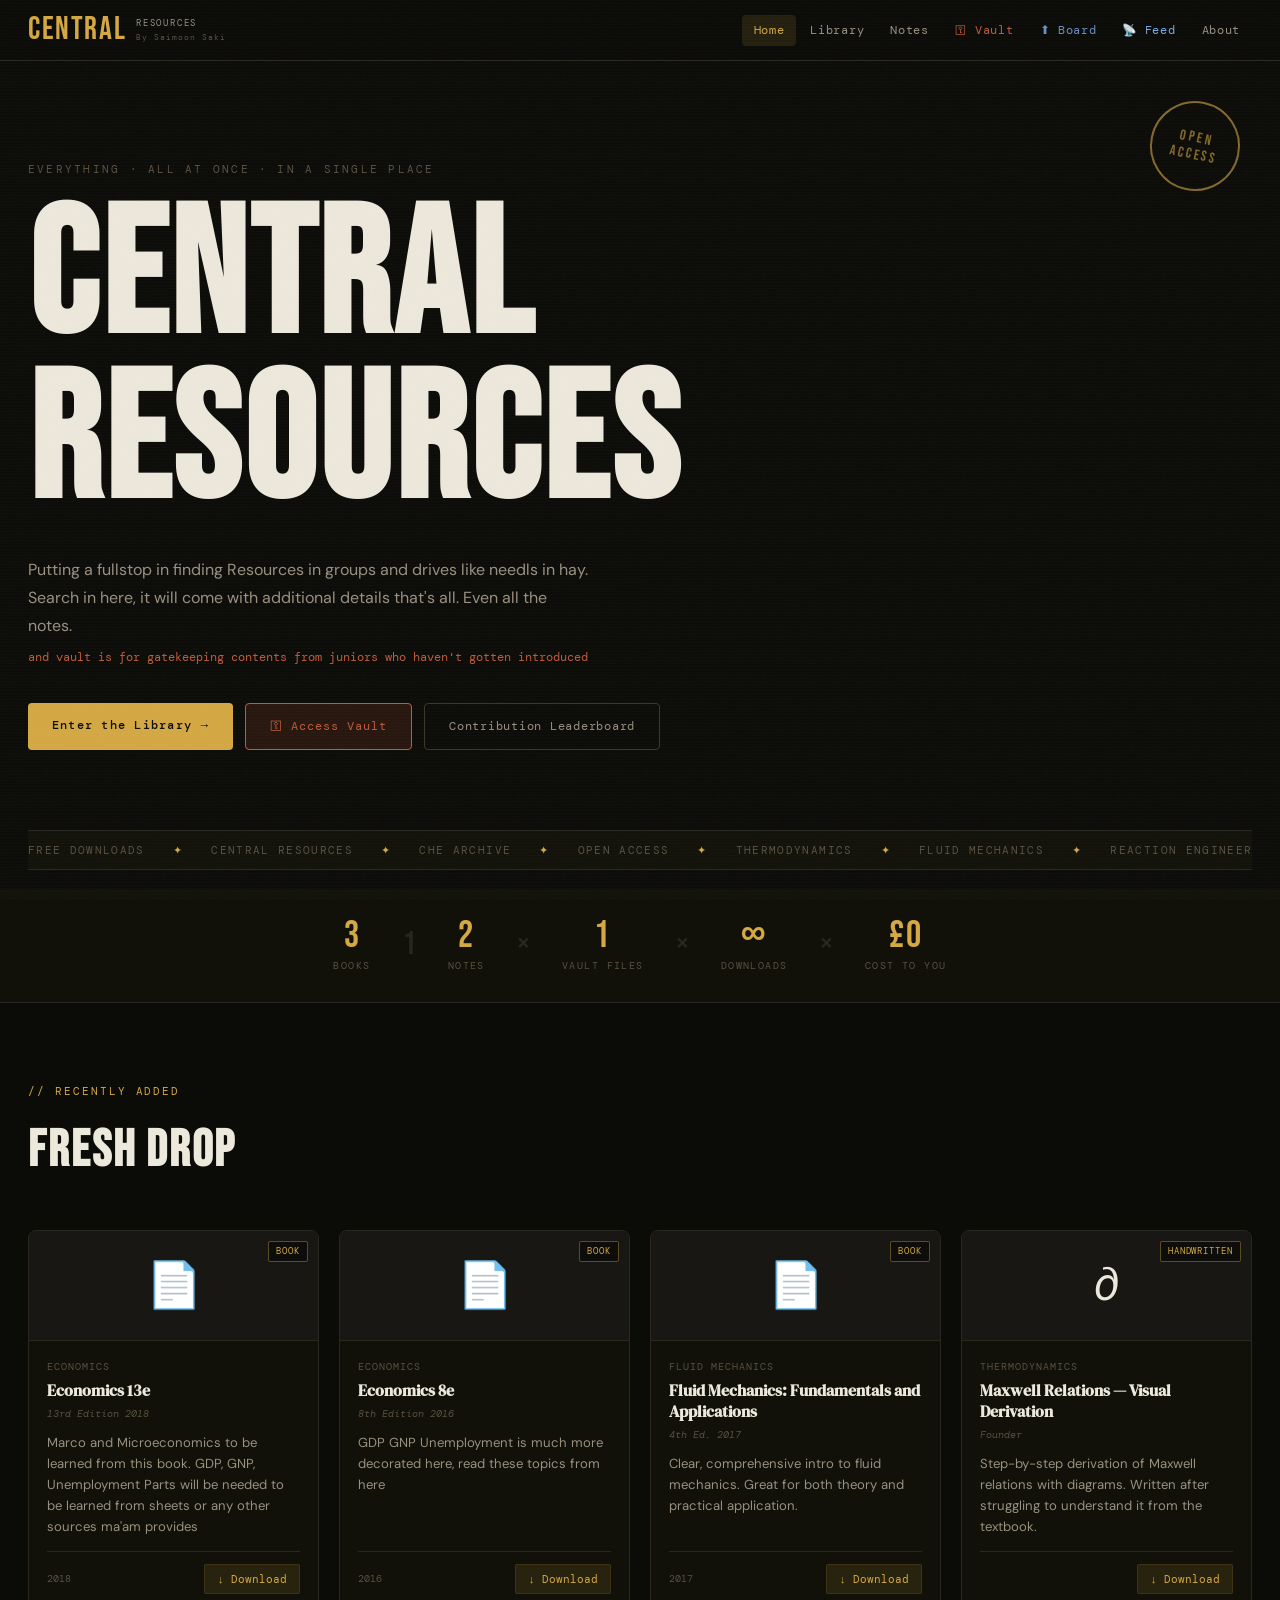
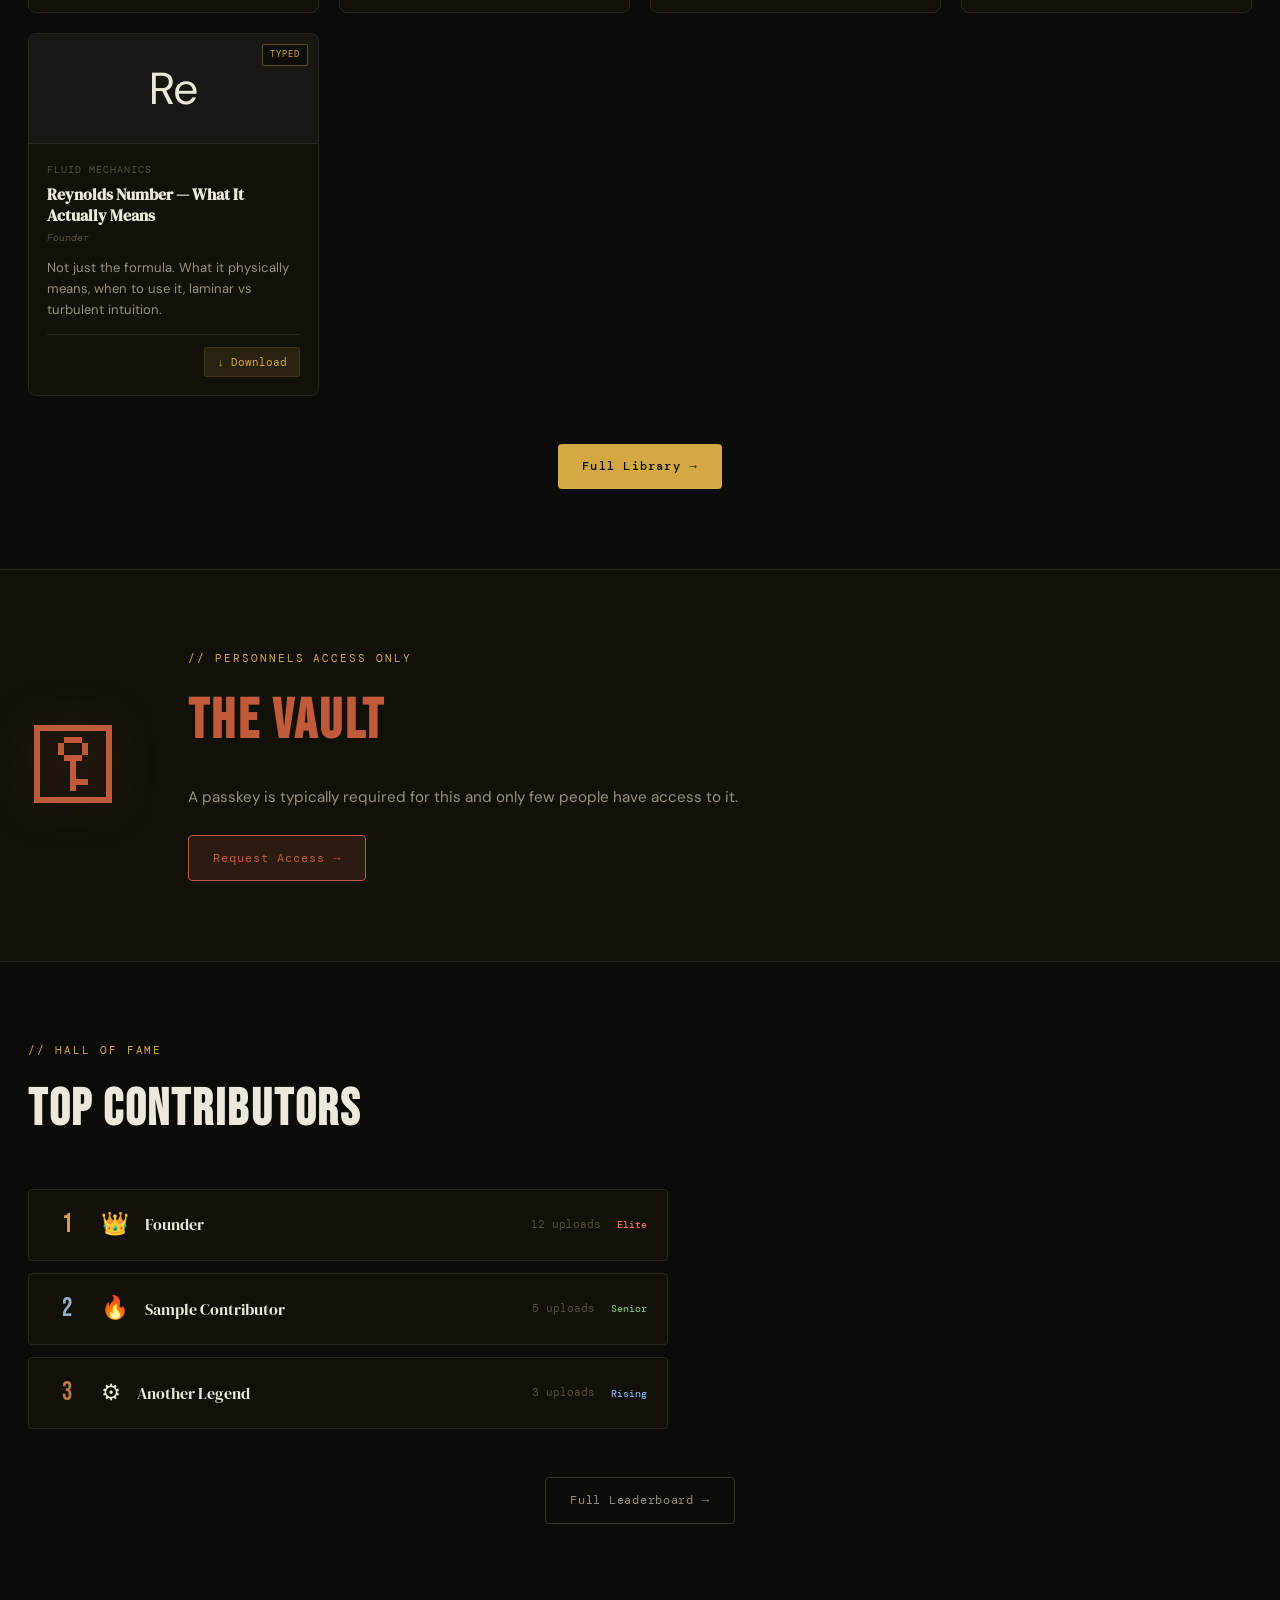
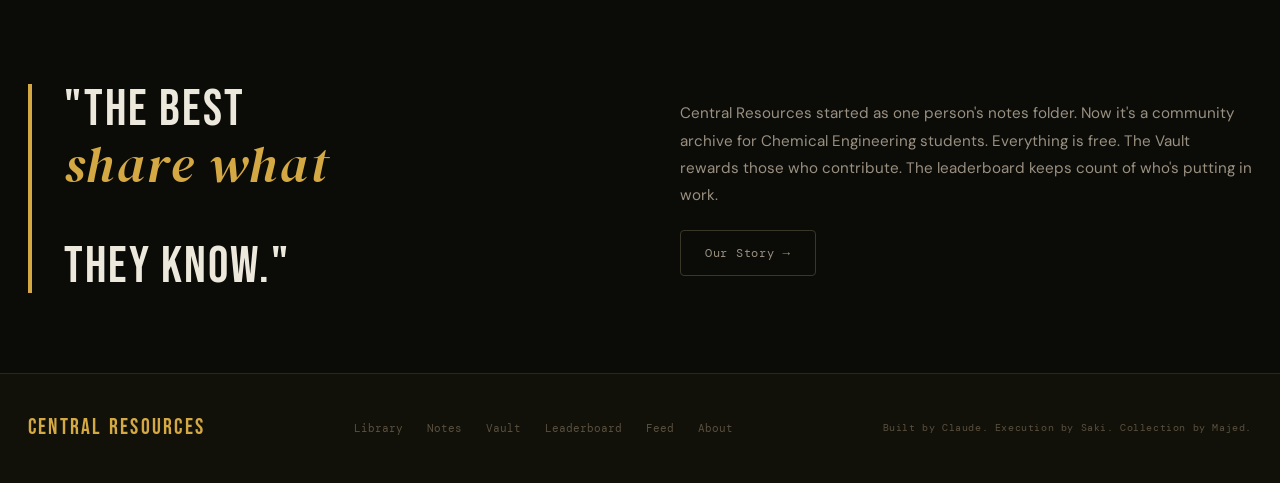
==== commit 18af4f4c: "Update index.html" ====
--- a/central/index.html
+++ b/central/index.html
@@ -36,7 +36,7 @@
   <section class="hero">
     <div class="hero-stamp">OPEN<br/>ACCESS</div>
     <div class="hero-content">
-      <div class="hero-issue">everything · all at once · in a single place · Constantly updating</div>
+      <div class="hero-issue">everything · all at once · in a single place</div>
       <h1 class="hero-title">Central<br/>Resources</h1>
       <p class="hero-tagline">Putting a fullstop in finding Resources in groups and drives like needls in hay. Search in here, it will come
         with additional details that's all. Even all the notes.
@@ -72,7 +72,7 @@
 
   <div class="stats-bar">
     <div class="stat"><span class="stat-num" id="bookCount">—</span><span class="stat-label">Books</span></div>
-    <div class="stat-div">×</div>
+    <div class="stat-div">1</div>
     <div class="stat"><span class="stat-num" id="noteCount">—</span><span class="stat-label">Notes</span></div>
     <div class="stat-div">×</div>
     <div class="stat"><span class="stat-num" id="vaultCount">—</span><span class="stat-label">Vault Files</span></div>
@@ -95,9 +95,9 @@
     <div class="vault-teaser-inner">
       <div class="vault-icon-big">⚿</div>
       <div class="vault-teaser-text">
-        <div class="section-tag">// Members Only</div>
+        <div class="section-tag">// Personnels Access Only</div>
         <h2 class="vault-teaser-title">The Vault</h2>
-        <p>Some things aren't for everyone. Senior notes, exclusive solution sets, advanced guides — these live behind a passkey. Get to know us first, then you'll get the key.</p>
+        <p>A passkey is typically required for this and only few people have access to it.</p>
         <a href="vault.html" class="btn-vault">Request Access →</a>
       </div>
     </div>
@@ -133,7 +133,7 @@
         <a href="feed.html">Feed</a>
         <a href="about.html">About</a>
       </div>
-      <div class="footer-copy">Built by Claude. Idea and executed by Saki. Collection help by Majed.</div>
+      <div class="footer-copy">Built by Claude. Execution by Saki. Collection by Majed.</div>
     </div>
   </footer>
 
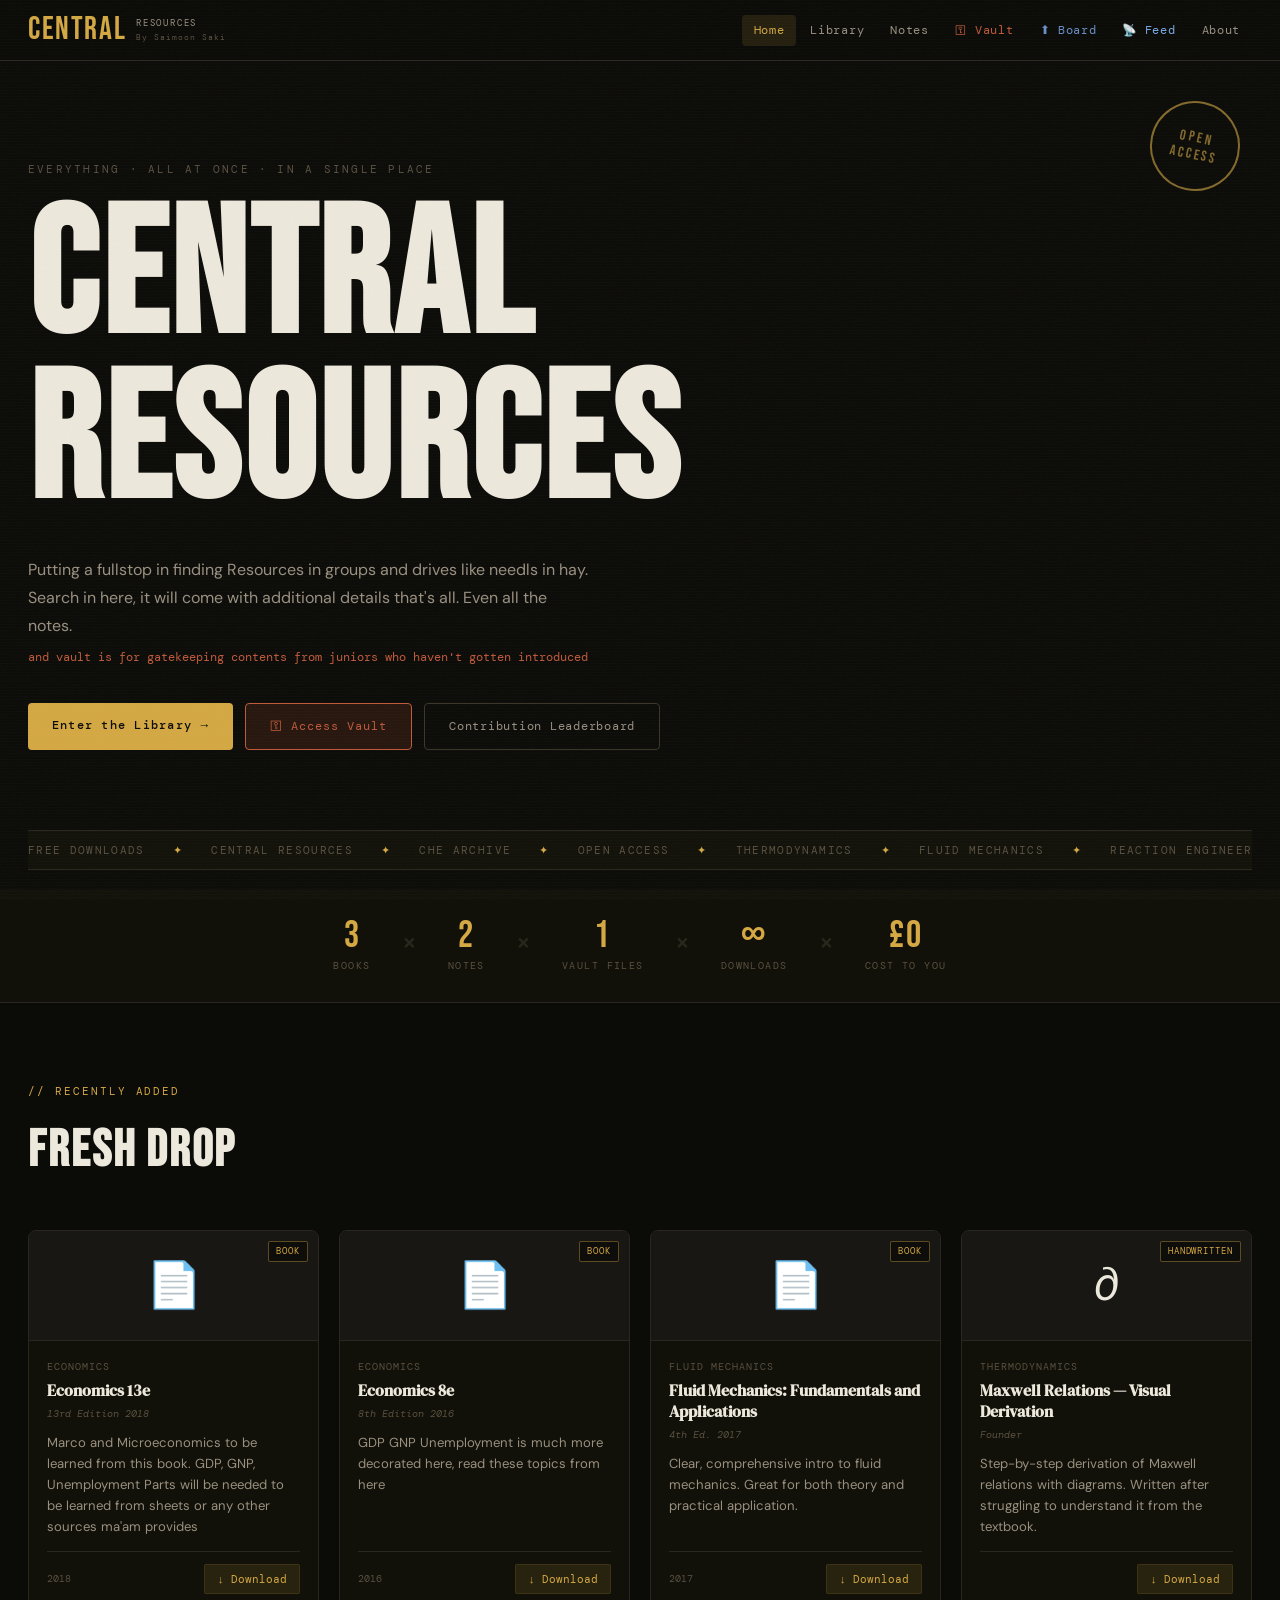
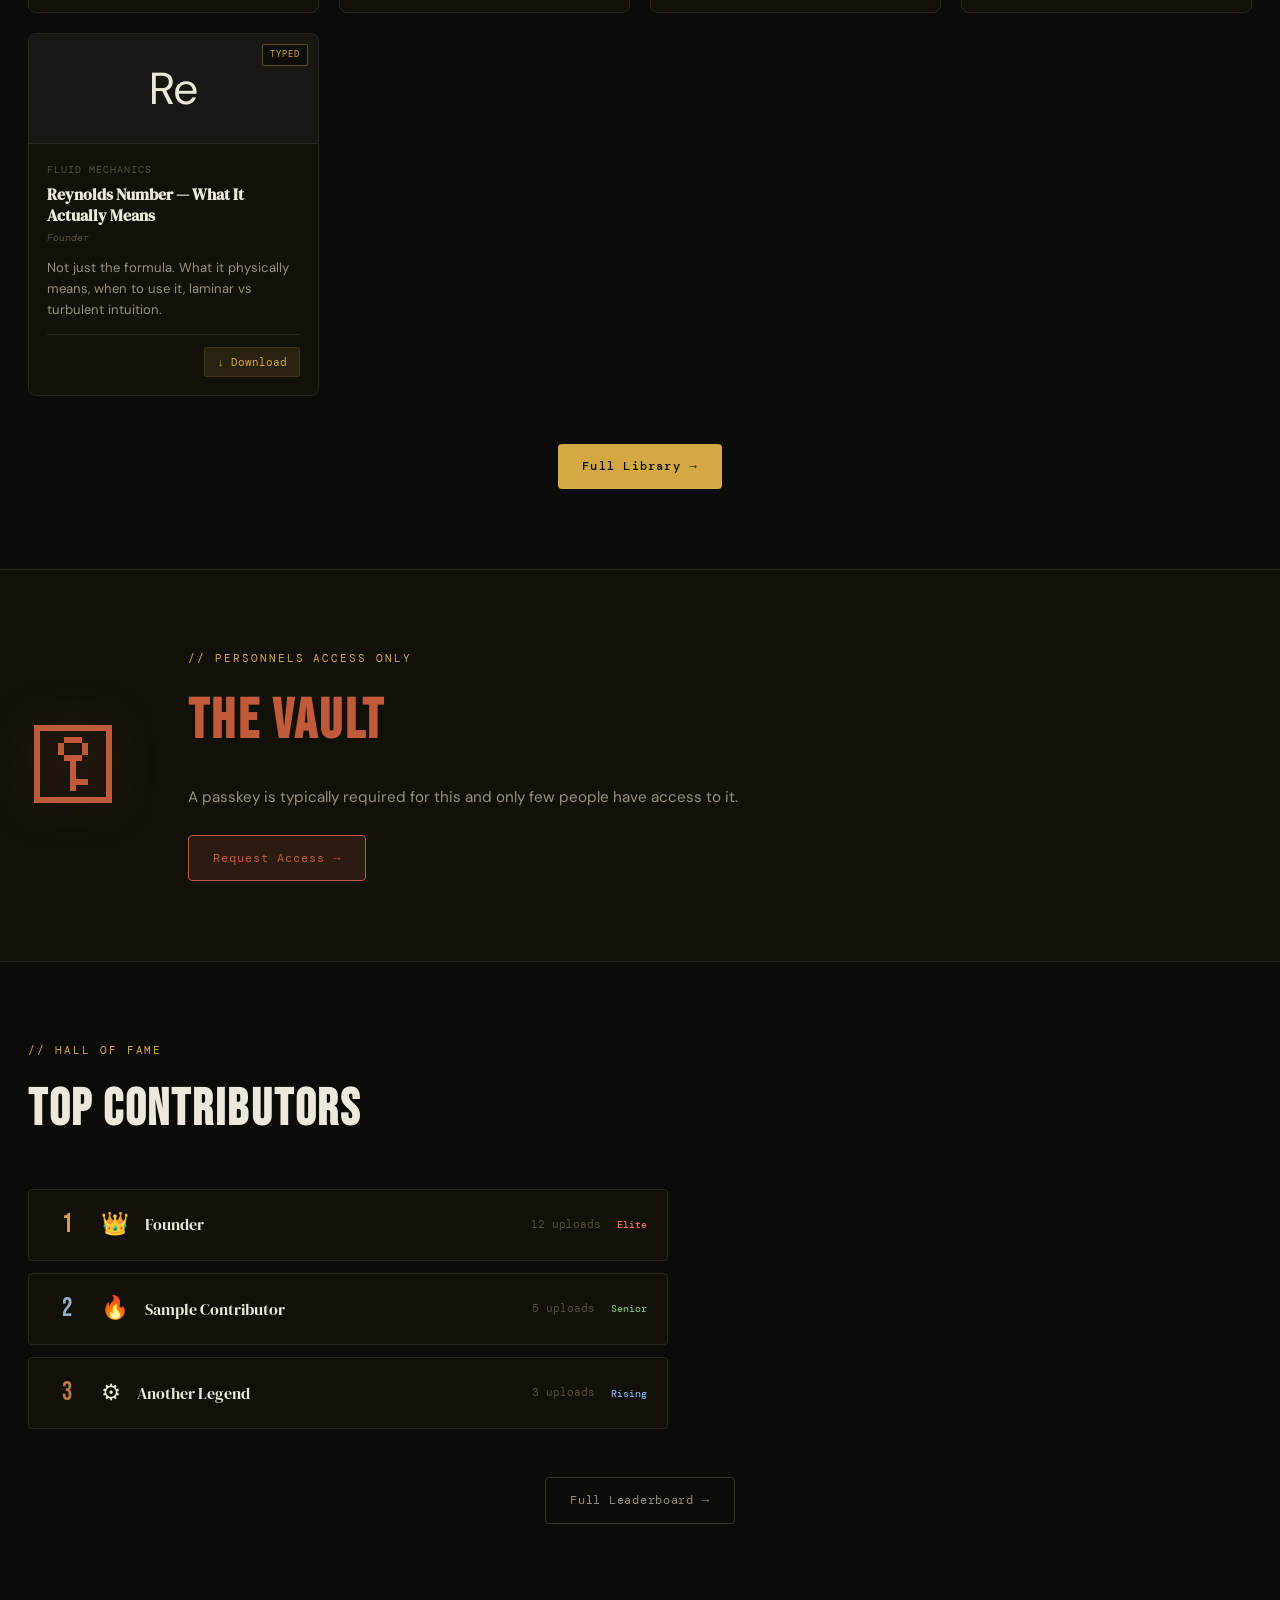
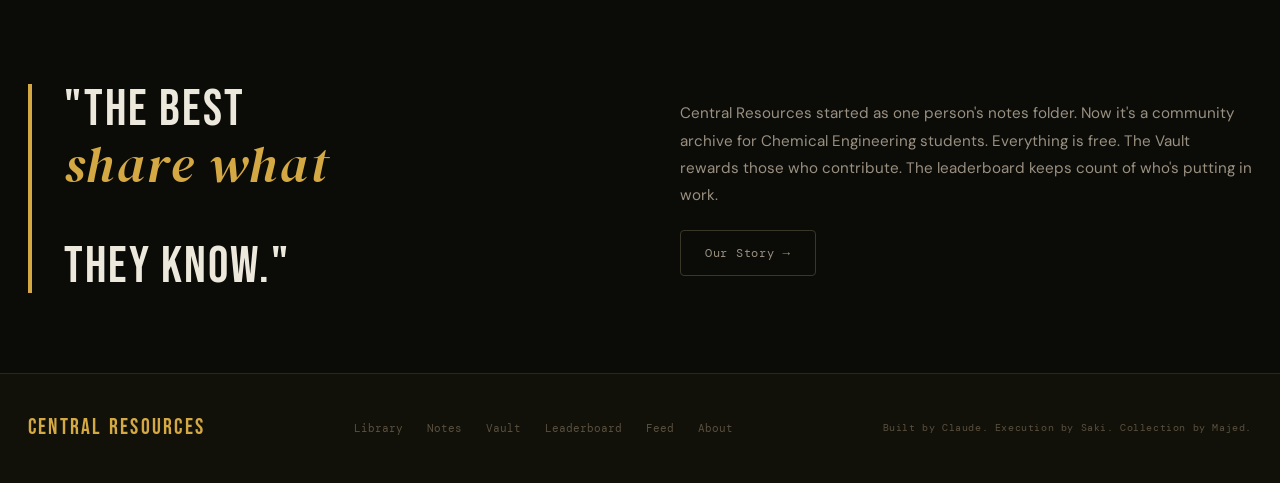
==== commit 69a0d5f0: "Update index.html" ====
--- a/central/index.html
+++ b/central/index.html
@@ -72,7 +72,7 @@
 
   <div class="stats-bar">
     <div class="stat"><span class="stat-num" id="bookCount">—</span><span class="stat-label">Books</span></div>
-    <div class="stat-div">1</div>
+    <div class="stat-div">×</div>
     <div class="stat"><span class="stat-num" id="noteCount">—</span><span class="stat-label">Notes</span></div>
     <div class="stat-div">×</div>
     <div class="stat"><span class="stat-num" id="vaultCount">—</span><span class="stat-label">Vault Files</span></div>
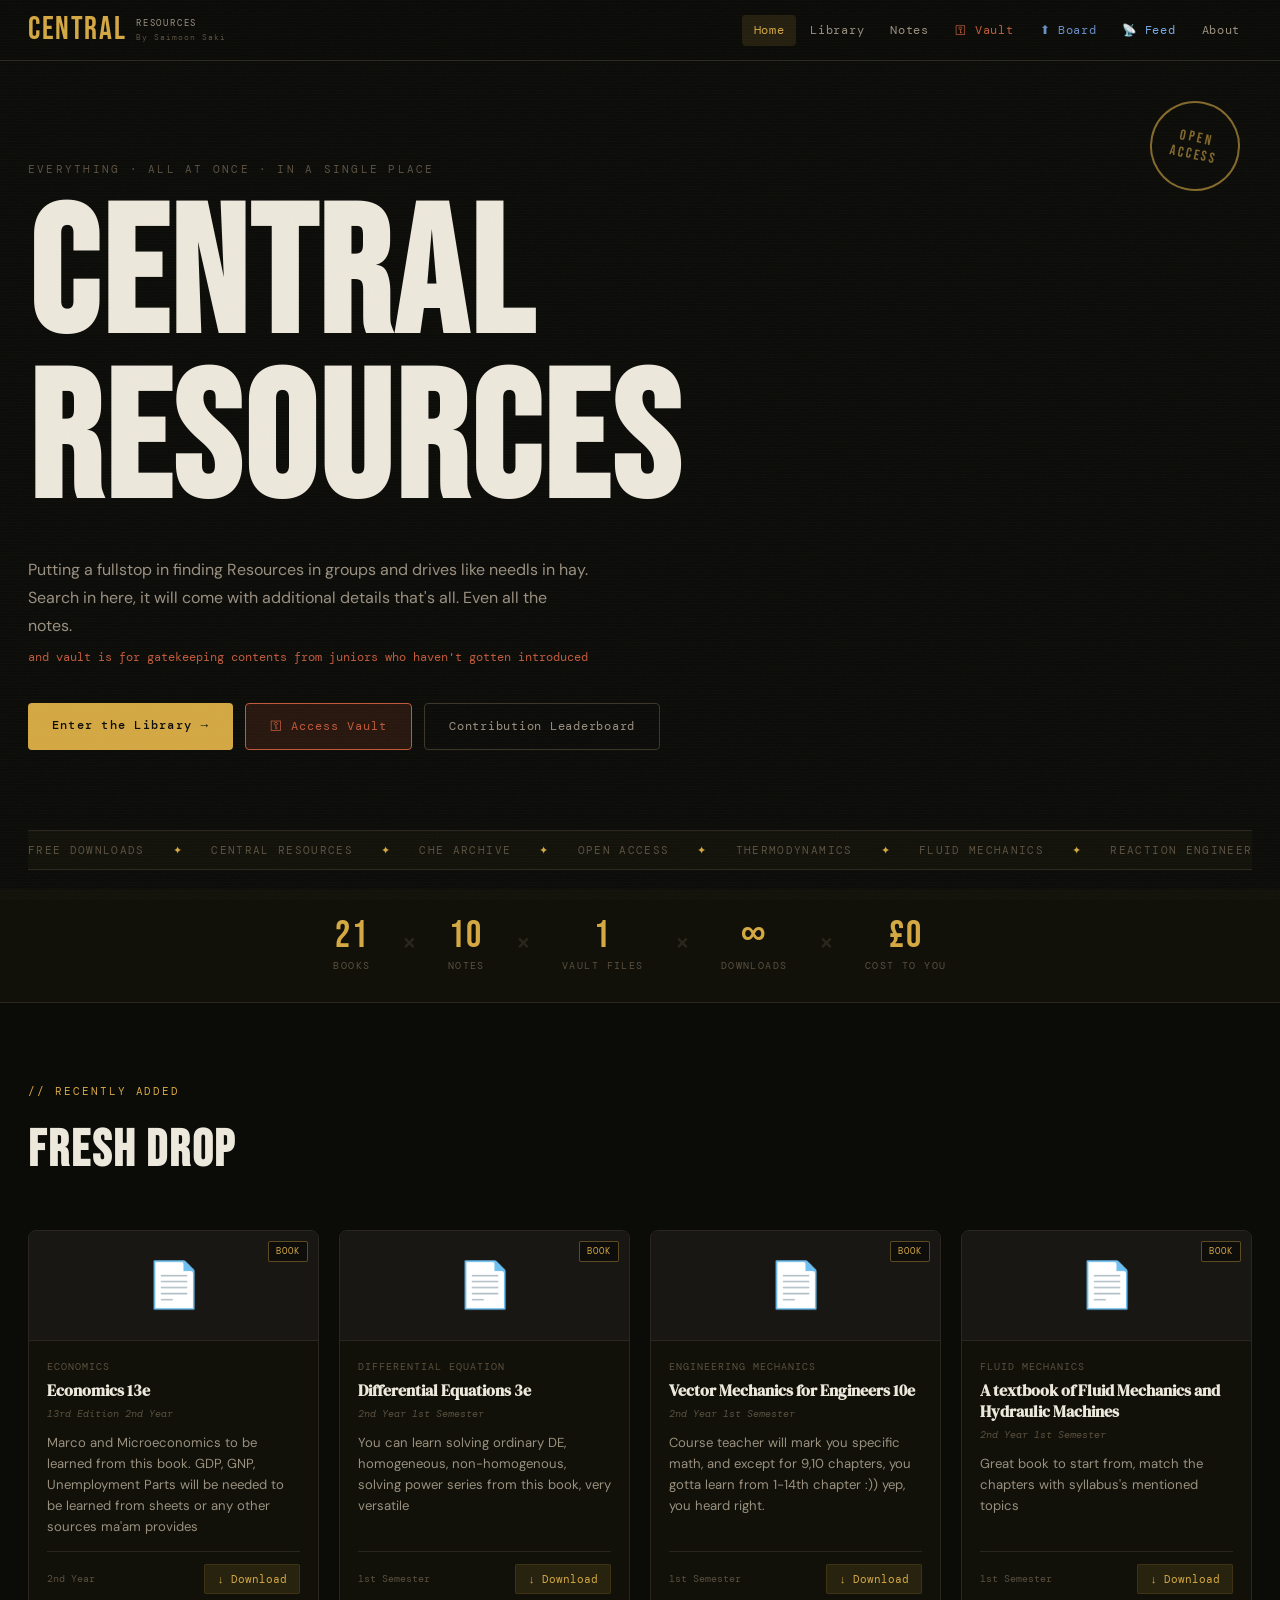
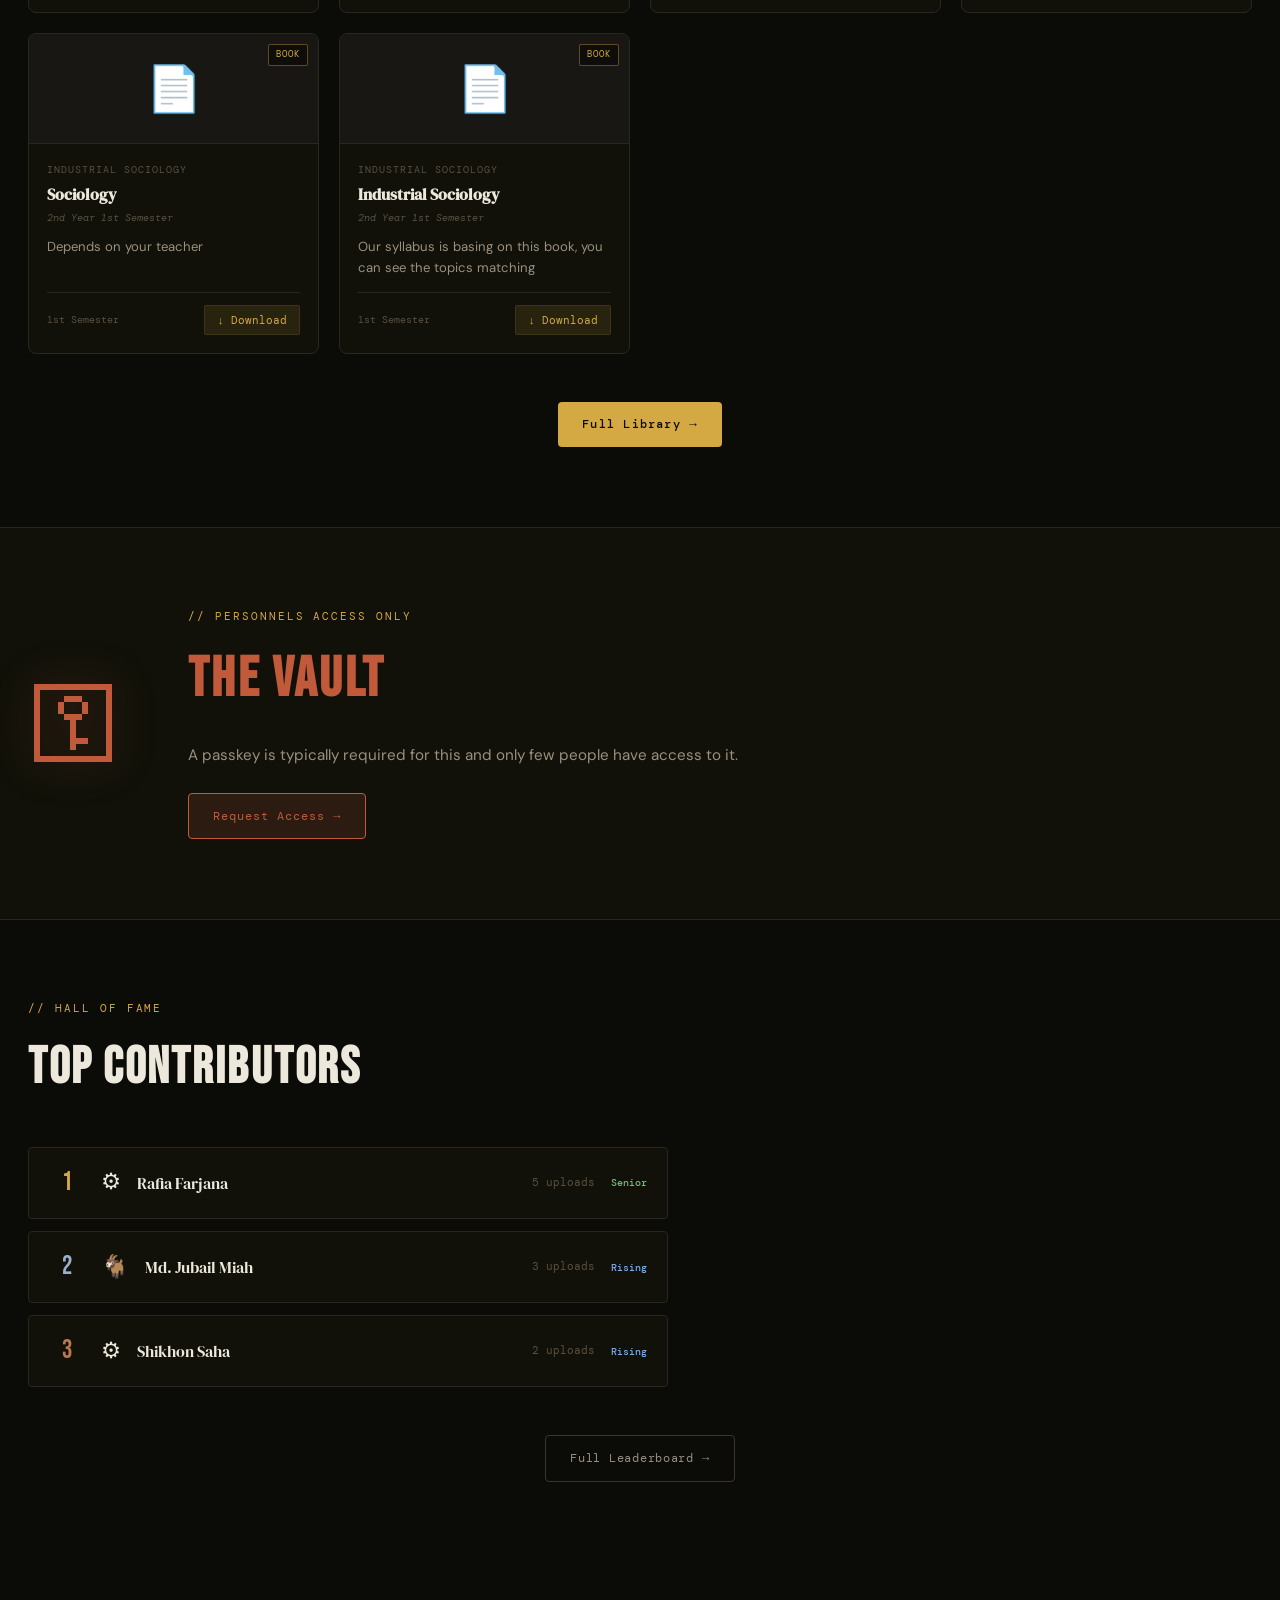
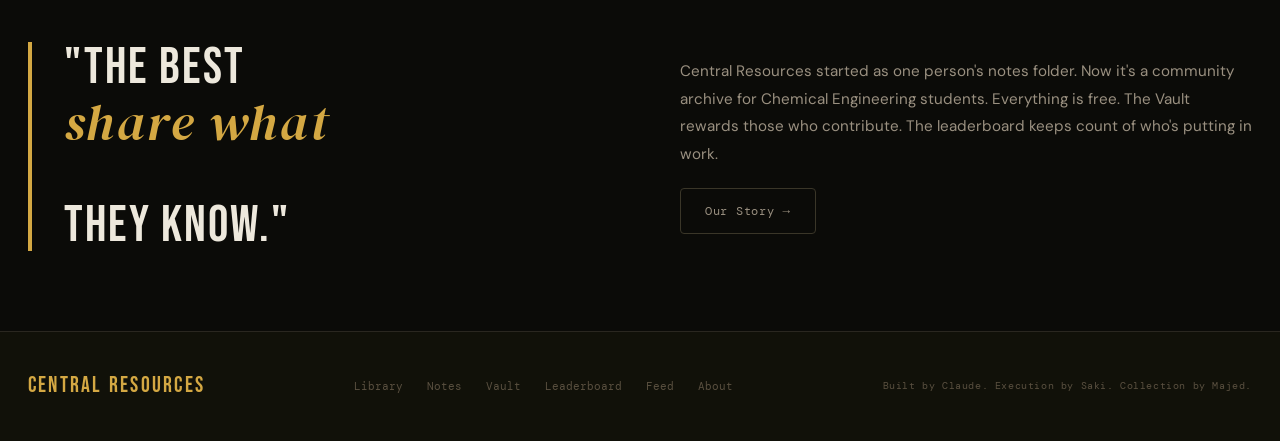
==== commit 572364ae: "Update index.html" ====
--- a/central/index.html
+++ b/central/index.html
@@ -2,6 +2,8 @@
 <html lang="en">
 <head>
   <meta charset="UTF-8" />
+  <link rel="icon" type="image/x-icon" href="favicon.ico" />
+  <link rel="icon" type="image/png" sizes="32x32" href="favicon-32x32.png" />
   <meta name="viewport" content="width=device-width, initial-scale=1.0" />
   <title>Central Resources</title>
   <link rel="stylesheet" href="css/style.css" />
--- a/central/css/style.css
+++ b/central/css/style.css
@@ -624,3 +624,95 @@
 }
 
 /* covers/ folder instruction comment in placeholder */
+
+/* ════════════════════════════════════════
+   PROFILE PAGE — BIG PHOTO (updated)
+   ════════════════════════════════════════ */
+
+/* Photo column on the left of hero */
+.profile-photo-col {
+  flex-shrink: 0;
+  display: flex;
+  flex-direction: column;
+  align-items: center;
+  gap: 14px;
+}
+
+/* The frame around the photo */
+.profile-photo-frame {
+  width: 200px;
+  height: 200px;
+  border-radius: 16px;
+  overflow: hidden;
+  border: 2px solid var(--border2);
+  box-shadow:
+    0 0 0 5px var(--bg2),
+    0 0 0 6px var(--border),
+    0 8px 32px rgba(0,0,0,0.4);
+  background: var(--bg3);
+  position: relative;
+}
+
+/* The actual photo — fills the frame */
+.profile-photo-big {
+  width: 100%;
+  height: 100%;
+  object-fit: cover;
+  object-position: center top;
+  display: block;
+  transition: transform 0.4s ease;
+}
+
+.profile-photo-frame:hover .profile-photo-big {
+  transform: scale(1.04);
+}
+
+/* Emoji fallback — shown when no photo */
+.profile-photo-fallback-big {
+  width: 100%;
+  height: 100%;
+  display: flex;
+  align-items: center;
+  justify-content: center;
+  font-size: 5rem;
+  background: linear-gradient(135deg, var(--bg3), var(--surface));
+}
+
+/* Rank badge pill below the photo */
+.profile-photo-rank {
+  font-family: var(--display);
+  font-size: 1rem;
+  letter-spacing: 0.1em;
+  padding: 6px 18px;
+  border-radius: 20px;
+  color: #0b0b08;
+  font-weight: 400;
+  box-shadow: 0 4px 12px rgba(0,0,0,0.3);
+}
+
+/* Override old circular avatar styles so they don't conflict */
+.profile-avatar { display: none !important; }
+.profile-avatar-wrap { display: none !important; }
+.profile-rank-badge {
+  /* repurposed as .profile-photo-rank above */
+  display: none !important;
+}
+
+/* Responsive */
+@media (max-width: 768px) {
+  .profile-photo-frame {
+    width: 150px;
+    height: 150px;
+  }
+  .profile-photo-fallback-big {
+    font-size: 3.5rem;
+  }
+}
+
+@media (max-width: 480px) {
+  .profile-photo-frame {
+    width: 120px;
+    height: 120px;
+    border-radius: 12px;
+  }
+}
